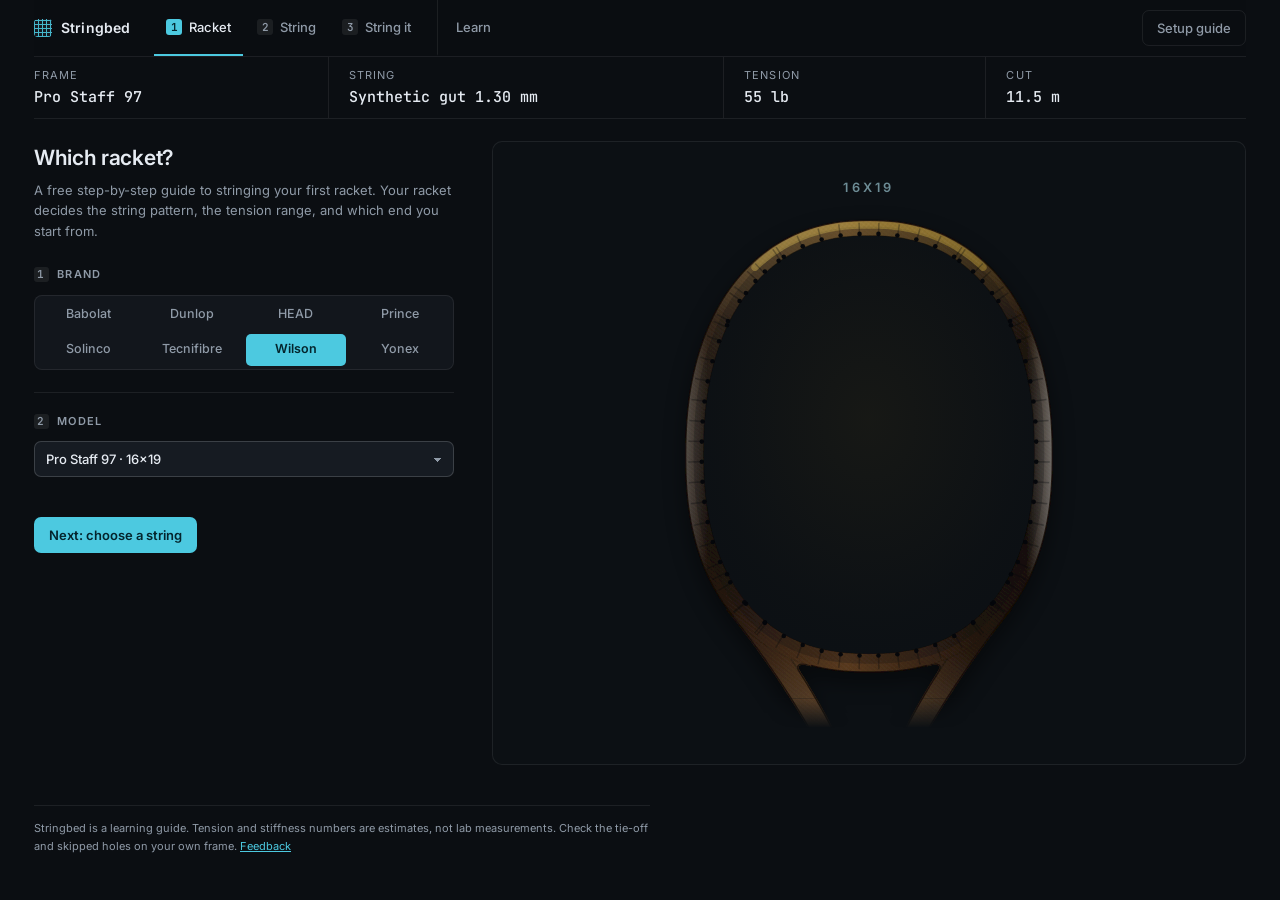
==== index.html @ a1ff22a0 "Update Stringbed: current-generation catalogue Co-Authored-By: Claude Opus 5.5 (1M context) <noreply" ====
<!DOCTYPE html>
<html lang="en">
<head>
<meta charset="utf-8">
<meta name="viewport" content="width=device-width, initial-scale=1">
<title>Stringbed: learn to string a tennis racket</title>
<meta name="description" content="Learn to string a tennis racket step by step. Pick your frame and string, then follow a guide drawn for your exact setup.">
<meta name="theme-color" content="#0b0e12">
<meta property="og:title" content="Stringbed: learn to string a tennis racket">
<meta property="og:description" content="A step by step stringing guide drawn for your racket, string and machine.">
<meta property="og:type" content="website">
<meta property="og:url" content="https://albertshi31.github.io/stringbed/">
<meta property="og:image" content="https://albertshi31.github.io/stringbed/og.png">
<meta property="og:image:width" content="1200">
<meta property="og:image:height" content="630">
<meta property="og:image:alt" content="Stringbed: string your first tennis racket. A fully strung 16x19 racket beside the title.">
<meta name="twitter:card" content="summary_large_image">
<meta name="twitter:title" content="Stringbed: learn to string a tennis racket">
<meta name="twitter:description" content="A step by step stringing guide drawn for your racket, string and machine.">
<meta name="twitter:image" content="https://albertshi31.github.io/stringbed/og.png">
<link rel="icon" href="data:image/svg+xml,%3Csvg xmlns='http://www.w3.org/2000/svg' viewBox='0 0 32 32'%3E%3Crect width='32' height='32' rx='7' fill='%23161b22'/%3E%3Cg stroke='%234cc9e0' stroke-width='2'%3E%3Cpath d='M9 6v20M16 6v20M23 6v20M6 9h20M6 16h20M6 23h20'/%3E%3C/g%3E%3C/svg%3E">
<link rel="preconnect" href="https://fonts.googleapis.com">
<link rel="preconnect" href="https://fonts.gstatic.com" crossorigin>
<link href="https://fonts.googleapis.com/css2?family=Inter:wght@400;500;600;700&family=JetBrains+Mono:wght@500;600&display=swap" rel="stylesheet">
<link rel="stylesheet" href="styles.css?v=102">
<link rel="stylesheet" href="tension.css?v=102">
</head>
<body>
<div class="app" id="app">

  <!-- ============================ CHROME ============================ -->
  <header class="top">
    <div class="brand">
      <span class="brand-mark" aria-hidden="true"></span>
      <span class="brand-name">Stringbed</span>
    </div>

    <nav class="tabs" id="tabs" role="tablist" aria-label="Sections">
      <button class="tab on" data-tab="racket" role="tab" id="tab-btn-racket"
        aria-controls="tab-racket" aria-selected="true"><b>1</b>Racket</button>
      <button class="tab" data-tab="string" role="tab" id="tab-btn-string"
        aria-controls="tab-string" aria-selected="false" tabindex="-1"><b>2</b>String</button>
      <button class="tab" data-tab="do" role="tab" id="tab-btn-do"
        aria-controls="tab-do" aria-selected="false" tabindex="-1"><b>3</b>String it</button>
      <button class="tab tab-ref" data-tab="learn" role="tab" id="tab-btn-learn"
        aria-controls="tab-learn" aria-selected="false" tabindex="-1">Learn</button>
    </nav>

    <div class="top-actions">
      <button type="button" class="btn ghost" id="btnSetup">Setup guide</button>
    </div>
  </header>

  <!-- one read-only line: what is on the bench right now -->
  <div class="spec" id="specStrip" aria-label="Current job" tabindex="0"></div>

  <main>

    <!-- ============================ 1 · RACKET ============================ -->
    <section class="screen on" id="tab-racket" role="tabpanel" aria-labelledby="tab-btn-racket">
      <div class="layout">
        <div class="controls">
          <header class="screen-h">
            <h1>Which racket?</h1>
            <p>A free step-by-step guide to stringing your first racket.
            Your racket decides the string pattern, the tension range, and which end you start from.</p>
          </header>

          <section class="fieldset">
            <h2><i>1</i>Brand</h2>
            <div class="seg grid4" id="brandSeg" role="radiogroup" aria-label="Brand"></div>
          </section>

          <section class="fieldset">
            <h2><i>2</i>Model</h2>
            <label class="field"><span class="sr-only">Model</span>
              <select id="selModel"></select></label>
          </section>

          <div class="cta-row">
            <button type="button" class="btn primary" data-goto="string">Next: choose a string</button>
          </div>
        </div>

        <aside class="stage">
          <div class="stage-art" id="racketArt"></div>
        </aside>
      </div>
    </section>

    <!-- ============================ 2 · STRING ============================ -->
    <section class="screen" id="tab-string" role="tabpanel" aria-labelledby="tab-btn-string">
      <div class="layout">
        <div class="controls">
          <header class="screen-h">
            <h1>Which string?</h1>
          </header>

          <nav class="deck-nav" id="deckNav" role="tablist" aria-label="String setup"></nav>

          <section class="fieldset card" hidden>
            <h2>Setup</h2>
            <div class="grid-3">
              <label class="field"><span>Thickness</span><select id="selGauge"></select></label>
              <div class="field"><span>Method</span>
                <div class="seg" id="methodSeg" role="radiogroup" aria-label="Method">
                  <button type="button" data-m="one" role="radio" aria-checked="false">One piece</button>
                  <button type="button" data-m="two" role="radio" aria-checked="true">Two piece</button>
                </div>
              </div>
              <div class="field"><span>Machine</span>
                <div class="seg" id="machineSeg" role="radiogroup" aria-label="Machine"></div>
              </div>
            </div>
            <p class="help" id="setupHelp"></p>
          </section>

          <section class="fieldset card" hidden>
            <h2>Kind of string</h2>
            <div class="plane">
              <h3 class="plane-h" id="kindMainH" hidden>Mains</h3>
              <div class="seg" id="kindSeg" role="radiogroup" aria-label="Kind of string"></div>
            </div>
            <div class="plane" id="kindCrossWrap" hidden>
              <h3 class="plane-h">Crosses</h3>
              <div class="seg" id="crossKindSeg" role="radiogroup"
                aria-label="Kind of string in the crosses"></div>
            </div>
            <p class="help" id="kindHelp"></p>
          </section>

          <section class="fieldset card" hidden>
            <h2>Tension</h2>
            <p class="ten-range" id="tenRange"></p>
            <div class="ten-grid">
              <label class="ten-cell"><span id="tMainLab">Mains and crosses</span>
                <span class="ten-box"><input id="tMain" type="number" inputmode="numeric" min="35" max="70"
                  step="1" value="55"><span class="unit">lb</span></span></label>
              <label class="ten-cell" id="tCrossWrap" hidden><span>Crosses</span>
                <span class="ten-box"><input id="tCross" type="number" inputmode="numeric" min="35" max="70"
                  step="1" value="55"><span class="unit">lb</span></span></label>
            </div>
            <label class="check"><input type="checkbox" id="linkTension" checked>
              <span>Mains and crosses have the same tension</span></label>
            <p class="help warn" id="tenWarn" role="status" hidden></p>
            <p class="ten-tip">Some people string the crosses 2 to 3 lb looser than the mains. Crosses are shorter
              than mains, so this evens out the stringbed and adds a little launch, comfort, and spin.</p>
          </section>

          <div class="deck-foot">
            <button type="button" class="btn ghost" id="deckPrev">Back</button>
            <button type="button" class="btn primary" id="deckNext">Next</button>
          </div>

        </div>

        <aside class="stage">
          <div class="art-wrap">
            <div class="stage-art" id="stringArt"></div>
            <div class="stage-tools">
              <button type="button" class="btn tiny" id="btnReplay">Replay</button>
              <details class="dl-menu">
                <summary class="btn tiny ghost">Download</summary>
                <div class="dl-pop">
                  <button type="button" class="btn tiny ghost" data-export="png">Image (PNG)</button>
                  <button type="button" class="btn tiny ghost" data-export="svg">Drawing (SVG)</button>
                </div>
              </details>
            </div>
            <span class="tool-msg" id="exportMsg" role="status" aria-live="polite"></span>
            <p class="art-hint" id="stringHint"></p>
          </div>
        </aside>
      </div>
    </section>

    <!-- ============================ 3 · STRING IT ============================ -->
    <section class="screen" id="tab-do" role="tabpanel" aria-labelledby="tab-btn-do">
      <div class="layout layout-do">
        <div class="controls">
          <header class="screen-h">
            <h1>String it</h1>
            <p>Eight steps, in order. Tick each check as you go. Your place is saved.</p>
          </header>
          <aside class="primer" id="primer">
            <p><b>First time?</b> Read these in Learn before you start:</p>
            <div class="primer-links">
              <button type="button" class="linkbtn" data-goto="words">Words to know</button>
              <button type="button" class="linkbtn" data-goto="tension">Tension and clamping</button>
              <button type="button" class="linkbtn" data-goto="knot" data-knot="finish">The two knots</button>
            </div>
            <button type="button" class="btn tiny ghost primer-x" id="primerDone">Got it</button>
          </aside>
          <div class="prog">
            <div class="prog-top">
              <span id="progText"></span>
            </div>
            <ol class="rail" id="stepRail" aria-label="Jump to a step"></ol>
          </div>
          <ol class="steps" id="steps"></ol>
          <p class="finish-msg" id="finishMsg" role="status" aria-live="polite"></p>
          <p class="fineprint" id="jobNotice"></p>
        </div>

        <aside class="stage">
          <div class="art-wrap">
            <div class="do-cap">
              <span class="do-cap-n" id="doCapN"></span>
              <b id="doCapT"></b>
            </div>
            <div class="stage-art" id="doArt"></div>
            <p class="art-hint" id="doHint" hidden></p>
          </div>
          <div class="player" id="stepCtl">
            <div class="player-btns">
              <button type="button" class="btn ghost pl-btn" id="btnPrevString"
                aria-label="Previous string">&#8249;</button>
              <button type="button" class="btn primary pl-btn pl-play" id="btnPlayString"
                aria-label="Play string by string">&#9654;</button>
              <button type="button" class="btn ghost pl-btn" id="btnNextString"
                aria-label="Next string">&#8250;</button>
            </div>
            <div class="player-scrub">
              <input type="range" id="stringScrub" min="1" max="1" value="1" step="1"
                aria-label="Scrub through the strings">
              <div class="player-meta">
                <span class="mono" id="stringLabel"></span>
                <button type="button" class="linkish" id="btnReplayStep" aria-label="Replay animation">Replay animation</button>
              </div>
            </div>
          </div>
        </aside>
      </div>
    </section>

    <!-- ============================ 4 · LEARN ============================ -->
    <section class="screen" id="tab-learn" role="tabpanel" aria-labelledby="tab-btn-learn">
      <header class="screen-h">
        <button type="button" class="btn ghost back-step" id="backToStep" hidden></button>
        <h1>Learn</h1>
        <p>Background on the words, the machine and the knots. Nothing here changes your job.</p>
      </header>

      <nav class="subtabs" id="subtabs" role="tablist" aria-label="Learn sections">
        <button class="subtab on" data-sub="words" role="tab" aria-selected="true"
          id="sub-btn-words" aria-controls="sub-words">Words to know</button>
        <button class="subtab" data-sub="tension" role="tab" aria-selected="false" tabindex="-1"
          id="sub-btn-tension" aria-controls="sub-tension">Tension and clamping</button>
        <button class="subtab" data-sub="knots" role="tab" aria-selected="false" tabindex="-1"
          id="sub-btn-knots" aria-controls="sub-knots">The two knots</button>
        <button class="subtab" data-sub="machines" role="tab" aria-selected="false" tabindex="-1"
          id="sub-btn-machines" aria-controls="sub-machines">Choosing a machine</button>
      </nav>

      <div class="sub on" id="sub-words" role="tabpanel" aria-labelledby="sub-btn-words">
        <div class="gloss" id="glossary"></div>
      </div>

      <div class="sub" id="sub-tension" role="tabpanel" aria-labelledby="sub-btn-tension" hidden>
        <header class="tn-intro">
          <p class="lede-p">Every string follows the same cycle: <b>pull, clamp, release, next string</b>.
          Your machine decides <b>when</b> you clamp.</p>
          <ol class="tn-cycle" aria-hidden="true">
            <li><i>1</i>Pull</li>
            <li class="on"><i>2</i>Clamp</li>
            <li><i>3</i>Release</li>
            <li><i>4</i>Next string</li>
          </ol>
        </header>

        <div class="tn-main">
          <section class="tn-sec">
            <h3 class="tn-h">When to clamp <em>Set by your machine</em></h3>
            <ul class="tn-machines" id="ttMachines"></ul>
          </section>

          <section class="tn-sec">
            <h3 class="tn-h">Where to clamp <em>The same on every machine</em></h3>
            <figure class="clamp-fig tn-where">
              <div class="tn-dg tn-good">
                <p class="tn-verdict"><svg viewBox="0 0 20 20" aria-hidden="true"><path d="M4,10.5 l4,4 l8,-9"/></svg>Close to the frame</p>
                <svg class="tn-svg" viewBox="0 0 360 120" role="img"
                    aria-label="Close to the frame: the clamp is a few millimetres from the frame.">
                  <text x="237" y="13" class="tn-s" text-anchor="middle" fill="var(--muted)">frame</text>
                  <rect x="230" y="20" width="15" height="92" rx="3" fill="#3a4049"/>
                  <rect x="230" y="20" width="3" height="92" fill="#59616c"/>
                  <path d="M8,62 H348" stroke="#f2f0ea" stroke-width="3.2" stroke-linecap="round"/>
                  <path d="M339,55 l10,7 l-10,7" fill="none" stroke="var(--accent)" stroke-width="2"
                    stroke-linecap="round" stroke-linejoin="round"/>
                  <text x="350" y="46" class="tn-s" text-anchor="end" fill="var(--accent)">to tensioner</text>
                  <text x="224" y="40" class="tn-s" text-anchor="end" fill="var(--ink-2)">clamp</text>
                  <rect x="206" y="48" width="18" height="9" rx="2" fill="#9aa3b0" stroke="#05070a" stroke-width="1"/>
                  <rect x="206" y="67" width="18" height="9" rx="2" fill="#9aa3b0" stroke="#05070a" stroke-width="1"/>
                  <path d="M224,94 v-8 M229,94 v-8" stroke="var(--good)" stroke-width="1.4"/>
                  <path d="M196,90 H224" stroke="var(--good)" stroke-width="1" stroke-dasharray="2 2"/>
                  <text x="192" y="95" class="tn-s" text-anchor="end" fill="var(--good)">a few mm</text>
                </svg>
              </div>
              <div class="tn-dg tn-bad">
                <p class="tn-verdict"><svg viewBox="0 0 20 20" aria-hidden="true"><path d="M5,5 l10,10 M15,5 l-10,10"/></svg>Too far from the frame</p>
                <svg class="tn-svg" viewBox="0 0 360 120" role="img"
                    aria-label="Too far from the frame: the clamp is far from the frame, out in the stringbed.">
                  <text x="237" y="13" class="tn-s" text-anchor="middle" fill="var(--muted)">frame</text>
                  <rect x="230" y="20" width="15" height="92" rx="3" fill="#3a4049"/>
                  <rect x="230" y="20" width="3" height="92" fill="#59616c"/>
                  <path d="M8,62 H348" stroke="#f2f0ea" stroke-width="3.2" stroke-linecap="round"/>
                  <path d="M339,55 l10,7 l-10,7" fill="none" stroke="var(--accent)" stroke-width="2"
                    stroke-linecap="round" stroke-linejoin="round"/>
                  <text x="350" y="46" class="tn-s" text-anchor="end" fill="var(--accent)">to tensioner</text>
                  <text x="38" y="40" class="tn-s" text-anchor="middle" fill="var(--ink-2)">clamp</text>
                  <rect x="29" y="48" width="18" height="9" rx="2" fill="#9aa3b0" stroke="#05070a" stroke-width="1"/>
                  <rect x="29" y="67" width="18" height="9" rx="2" fill="#9aa3b0" stroke="#05070a" stroke-width="1"/>
                  <path d="M48,100 H229" stroke="var(--warn)" stroke-width="1.4" stroke-dasharray="4 3"/>
                  <path d="M48,95 v10 M229,95 v10" stroke="var(--warn)" stroke-width="1.4"/>
                  <text x="138" y="90" class="tn-s" text-anchor="middle" fill="var(--warn)">lots of free string</text>
                </svg>
              </div>
            </figure>
          </section>
        </div>

        <div class="tn-tips">
          <section class="tn-sec">
            <h3 class="tn-h">Clamping</h3>
            <dl class="tn-list">
              <div><dt>Fixed clamps or flying clamps</dt><dd>Fixed clamps are mounted on the machine and hold
                steady. Flying clamps float on the stringbed and grip against the next string, so they lose a
                little more tension.</dd></div>
              <div><dt>Do not overtighten the mount</dt><dd>The supports should be snug, not cranked down.
                Too much pressure can bend the hoop or even crack the frame.</dd></div>
            </dl>
          </section>

          <section class="tn-sec">
            <h3 class="tn-h">After you string</h3>
            <dl class="tn-list">
              <div><dt>Tension drops, and that is normal</dt><dd>Strings lose tension from the moment they are
                strung. About 10 to 15% in the first day is normal, and it keeps dropping more slowly after
                that. Polyester drops the fastest.</dd></div>
              <div><dt>Pre-stretching</dt><dd>Pulling the string before you string it takes out some of its
                early stretch, so the stringbed holds its tension a little better. It is optional. Check the
                string maker&rsquo;s advice first.</dd></div>
              <div><dt>Comparing two rackets</dt><dd>Use a stringbed tension tester, not the number you set
                on the machine. Different machines give different results from the same setting.</dd></div>
            </dl>
          </section>
        </div>
      </div>

      <div class="sub" id="sub-knots" role="tabpanel" aria-labelledby="sub-btn-knots" hidden>
        <div class="knot-page">
          <p class="lede-p">A string job uses <b>two different knots</b>. One <b>starts</b> a run, the
          other <b>finishes</b> one.</p>

          <div class="knot-pick" id="knotPicker" role="tablist" aria-label="Which knot">
            <button type="button" class="knot-tab on" role="tab" id="ktab-finish"
              aria-controls="kpanel-finish" aria-selected="true" data-knot="finish">
              <b>Finishing tie-off</b><em>Ends a tensioned string</em></button>
            <button type="button" class="knot-tab" role="tab" id="ktab-start" tabindex="-1"
              aria-controls="kpanel-start" aria-selected="false" data-knot="start">
              <b>Starting knot</b><em>Starts two-piece crosses</em></button>
          </div>

          <section class="knot-panel" id="kpanel-finish" role="tabpanel" aria-labelledby="ktab-finish"
            tabindex="0">
            <header class="knot-head">
              <h2>Finishing tie-off</h2>
              <p class="lede-p">Use this knot after the final string has been tensioned.</p>
            </header>
            <div class="knot-layout">
              <div class="knot-figure"><div class="knot-mount" id="knotMount"></div></div>
              <div class="knot-aside">
                <p class="warn"><b>Check:</b> the finished knot sits on the
                <b>stringbed side</b>, snug against the grommet. Trim the end to about 4&nbsp;mm.</p>
                <details class="why">
                  <summary>More detail</summary>
                  <p>The knot is called a <b>double half hitch</b>. Zoom in on the diagram to see which
                  strand goes over and which goes under.</p>
                  <p>There are fancier tie-offs, like the Parnell, the Pro knot and the Wilson knot, and
                  they all have their fans. Learn this one first. It holds, it is small, and it works on
                  almost every frame.</p>
                  <p>It does not matter which way you start. You can bring the loose end up the near side
                  and then pass it under the anchor string, or go under first and come back over. Either
                  way it forms the same loop, and the end tucks back through it. That is one half hitch.
                  Do it twice, the same way both times, and you have a double half hitch. The only
                  difference is whether it turns left or right.</p>
                  <p>This is a <b>finishing</b> knot. It holds a string that is already at tension. It is
                  not the <a href="#kpanel-start" data-knot="start">starting knot</a>, which gets pulled
                  on hard and needs more bulk.</p>
                </details>
              </div>
            </div>
          </section>

          <section class="knot-panel" id="kpanel-start" role="tabpanel" aria-labelledby="ktab-start"
            tabindex="0" hidden>
            <header class="knot-head">
              <h2>Starting knot</h2>
              <p class="lede-p">Use this knot to anchor the first cross in a two-piece string job.</p>
            </header>
            <p class="note" id="knotStartNA" hidden>Your current job is <b>one piece</b>, so it does not need a
            starting knot. The string runs straight on from the mains into the crosses. This lesson is
            here if you want to learn it anyway.</p>
            <div class="knot-layout">
              <div class="knot-figure"><div class="sk-mount" id="startKnotMount"></div></div>
              <div class="knot-aside">
                <details class="why">
                  <summary>More detail</summary>
                  <h4>Where the knot is tied</h4>
                  <p>In the frame's marked <b>starting hole</b>, next to the first cross. A <b>tensioned
                  main</b> already runs through it. Feed the cross string through the same hole, beside that
                  main, and tie the knot <b>around the main</b>, on the stringbed side, snug against the grommet. It is the
                  same setup as a finishing tie-off. Only the bulk is different.</p>
                  <p>From there the string runs along the outside of the frame to the next hole, the
                  <b>first cross hole</b>, and into the stringbed as the first cross.</p>
                  <p>Bulk is the difference between this knot and the finishing tie-off. Both sit on the
                  stringbed side, snug against the grommet, but this one gets pulled on straight away, so it has to be fat enough not to
                  slip through the hole.</p>
                  <h4>A variation you may see</h4>
                  <p>As you pull the tail through, a third loop opens up. That is the big loop closing
                  down. Some stringers feed the tail through that one as well before pulling it tight, which
                  adds more bulk. Both versions hold. The extra pass is worth knowing if your knot keeps
                  slipping.</p>
                  <p class="note">The frame itself shows which holes to use. This app does not decide
                  that, and the positions in the diagrams are only examples. Check them against your racket
                  or the maker's stringing pattern.</p>
                </details>
              </div>
            </div>
          </section>
        </div>
      </div>

      <div class="sub" id="sub-machines" role="tabpanel" aria-labelledby="sub-btn-machines" hidden>
        <p class="lede">The main difference between machines is <b>how they hold tension after a pull</b>.
        Choose based on speed, consistency, and how much skill each one needs.</p>
        <div id="machineMount"></div>
      </div>
    </section>
  </main>

  <footer class="foot">
    <span>Stringbed is a learning guide. Tension and stiffness numbers are estimates, not lab
    measurements. Check the tie-off and skipped holes on your own frame.</span>
    <a href="https://github.com/albertshi31/stringbed/issues" target="_blank" rel="noopener">Feedback</a>
  </footer>

  <!-- first-run entry -->
  <div class="modal" id="startCard">
    <div class="modal-back" data-start="dismiss"></div>
    <div class="modal-card" role="dialog" aria-modal="true" aria-labelledby="startTitle" tabindex="-1">
      <button class="modal-x" type="button" data-start="dismiss" aria-label="Close">&times;</button>
      <div id="startChoose">
        <h2 id="startTitle">Starting a racket?</h2>
        <div class="start-opts">
          <button type="button" class="start-opt" data-start="wizard">
            <b>Guide me through my first job</b>
            <span>A few quick questions, then straight into the steps.</span></button>
          <button type="button" class="start-opt" data-start="direct">
            <b>I know my setup</b>
            <span>Go straight to the bench.</span></button>
        </div>
        <div class="start-resume" id="startResume" hidden>
          <p id="startResumeText"></p>
          <div class="cta-row">
            <button type="button" class="btn primary" data-start="resume">Resume</button>
            <button type="button" class="btn ghost" data-start="fresh">Start a new job</button>
          </div>
        </div>
      </div>
      <div class="wizard" id="wizard" hidden></div>
    </div>
  </div>

  <div class="modal" id="throatModal"></div>
</div>

<script src="js/fmt.js?v=102"></script>
<script src="js/rackets.js?v=102"></script>
<script src="js/strings.js?v=102"></script>
<script src="js/geometry.js?v=102"></script>
<script src="js/racketSvg.js?v=102"></script>
<script src="js/steps.js?v=102"></script>
<script src="js/throat.js?v=102"></script>
<script src="js/knot.js?v=102"></script>
<script src="js/startKnot.js?v=102"></script>
<script src="js/machines.js?v=102"></script>
<script src="js/job.js?v=102"></script>
<script src="js/wizard.js?v=102"></script>
<script src="js/holes.js?v=102"></script>
<script src="js/weaveQuiz.js?v=102"></script>
<script src="js/app.js?v=102"></script>
</body>
</html>
---- styles.css ----
/* Stringbed — the presentation layer.
 *
 * One instrument panel: a dark, low-contrast ground, hairline dividers, and a
 * SINGLE accent used only for the thing you are meant to act on. Every frame in
 * the catalogue used to drive the chrome's colour, which meant each screen
 * shouted at a different volume and nothing on it could be emphasised. The
 * racket's own paint now lives only inside the drawing, where it belongs.
 *
 * Numbers are set in mono so they line up column to column and so a figure is
 * never mistaken for prose. There are no gradients, glows or emoji.
 */

:root{
  /* ground */
  --bg:#0b0e12;
  --panel:#12161c;
  --panel-2:#161b22;
  --well:#0c1014;
  --line:rgba(255,255,255,.075);
  --line-2:rgba(255,255,255,.16);

  /* ink */
  --ink:#e6ebf2;
  --ink-2:#c3ccd7;
  --muted:#8f9aa7;

  /* the one accent */
  --accent:#4cc9e0;
  --accent-2:#9fdcea;
  --on-accent:#04252d;
  --warn:#e8b268;
  --good:#79cfa4;

  /* set per racket by app.js — only the drawing reads these */
  --frame-a:#101215; --frame-b:#2c3138; --frame-edge:#000;
  --str:#e9e6dd; --str-edge:#0b0e12;

  --r:10px;
  --font:'Inter',-apple-system,BlinkMacSystemFont,'Segoe UI',Helvetica,Arial,sans-serif;
  --mono:'JetBrains Mono',ui-monospace,SFMono-Regular,Menlo,monospace;
  --top-h:56px;
}

*{box-sizing:border-box}
html,body{margin:0;padding:0}
html{scroll-behavior:smooth}
body{
  background:var(--bg);color:var(--ink);
  font:400 14px/1.6 var(--font);
  -webkit-font-smoothing:antialiased;
}
h1,h2,h3,h4{margin:0;letter-spacing:-.015em;font-weight:600}
p{margin:0 0 10px}
p:last-child{margin-bottom:0}
a{color:var(--accent)}
[hidden]{display:none !important}
.num,.mono{font-family:var(--mono);font-variant-numeric:tabular-nums}
.sr-only{position:absolute;width:1px;height:1px;padding:0;margin:-1px;
  overflow:hidden;clip:rect(0 0 0 0);white-space:nowrap;border:0}

.app{max-width:1560px;margin:0 auto;padding:0 clamp(14px,3vw,34px)}

/* ============================ chrome ============================ */
.top{
  position:sticky;top:0;z-index:60;
  display:flex;align-items:center;gap:16px;min-height:var(--top-h);
  background:color-mix(in srgb,var(--bg) 92%,transparent);
  backdrop-filter:blur(8px);
  border-bottom:1px solid var(--line);
}
.brand{display:flex;align-items:center;gap:9px;flex:none}
/* The mark is the pattern itself: mains one way, crosses the other. */
.brand-mark{
  width:18px;height:18px;border-radius:4px;flex:none;
  background:
    repeating-linear-gradient(90deg,var(--accent) 0 1px,transparent 1px 4px),
    repeating-linear-gradient(0deg,var(--accent) 0 1px,transparent 1px 4px),
    var(--panel-2);
  opacity:.9;
}
.brand-name{font-weight:600;font-size:14px;letter-spacing:.01em}

/* Four destinations, and the first three are numbered because they are a
   sequence. Underline rather than a filled pill: a tab row of four solid
   blocks is the loudest thing on a page whose job is to be quiet. */
.tabs{display:flex;gap:2px;margin-left:8px;flex:1 1 auto;min-width:0;
  overflow-x:auto;scrollbar-width:none}
.tabs::-webkit-scrollbar{display:none}
.tab{
  appearance:none;background:none;border:0;border-bottom:2px solid transparent;
  color:var(--muted);font:500 13px/1 var(--font);cursor:pointer;
  display:flex;align-items:center;gap:7px;
  padding:0 12px;min-height:var(--top-h);white-space:nowrap;
}
.tab b{
  font:600 11px/1 var(--mono);display:grid;place-items:center;
  width:16px;height:16px;border-radius:3px;
  background:rgba(255,255,255,.07);color:var(--muted);
}
.tab:hover{color:var(--ink-2)}
.tab.on{color:var(--ink);border-bottom-color:var(--accent)}
.tab.on b{background:var(--accent);color:var(--on-accent)}
/* Learn is reference, not a step in the job, so it is set apart -- by a hairline
   and a little air, next to the steps rather than exiled to the far side of the
   bar, where it read as another header control rather than a section. */
.tab-ref{margin-left:12px;padding-left:18px;border-left:1px solid var(--line)}

.top-actions{display:flex;align-items:center;gap:12px;flex:none}


/* One read-only line: what is on the bench. It scrolls sideways rather than
   wrapping, because a two-line status strip reads as content. */
.spec{
  display:flex;gap:0;align-items:stretch;
  border-bottom:1px solid var(--line);
  overflow-x:auto;scrollbar-width:none;-webkit-overflow-scrolling:touch;
}
.spec::-webkit-scrollbar{display:none}
/* Grow to share the line, never shrink below the text: on a wide screen the
   cells spread out instead of leaving a dead half, and on a narrow one they
   keep their width and the strip scrolls. */
.spec-i{
  display:flex;flex-direction:column;gap:3px;flex:1 0 auto;
  padding:10px 20px 11px;border-right:1px solid var(--line);white-space:nowrap;
}
.spec-i:first-child{padding-left:0}
.spec-i:last-child{border-right:0}
.spec-i em{font-style:normal;font-size:11px;letter-spacing:.1em;text-transform:uppercase;color:var(--muted)}
.spec-i b{font:500 15px/1.3 var(--mono);color:var(--ink);font-variant-numeric:tabular-nums}

.foot{
  margin-top:40px;padding:14px 0 26px;border-top:1px solid var(--line);
  font-size:11px;line-height:1.6;color:var(--muted);max-width:88ch;
}

/* ============================ screens ============================ */
main{padding-top:22px}
.screen{display:none}
.screen.on{display:block}
.screen-h{margin-bottom:22px;max-width:66ch}
.screen-h h1{font-size:21px;margin-bottom:5px}
.screen-h p{font-size:13px;color:var(--muted);margin:0}

/* Controls on the left, the racket on the right. The drawing is the hero, so
   it gets the wider half and it sticks while the controls scroll. */
.layout{display:grid;gap:clamp(20px,3vw,38px);grid-template-columns:minmax(0,420px) minmax(0,1fr);align-items:start}
.layout-do{grid-template-columns:minmax(0,1fr) minmax(0,560px)}
.controls{min-width:0;display:flex;flex-direction:column;gap:2px}
.stage{min-width:0;position:sticky;top:calc(var(--top-h) + 44px);display:flex;flex-direction:column;gap:12px}
.stage-art{
  background:var(--well);border:1px solid var(--line);border-radius:var(--r);
  padding:14px;display:flex;justify-content:center;align-items:center;min-height:0;
}
.racket-svg{width:100%;max-width:520px;height:auto;max-height:min(66vh,620px);display:block}
/* On the bench the frame is the thing you are actually looking at, so it gets
   as much of its column as the viewport will carry. */
#doArt .racket-svg{max-width:none;max-height:min(calc(100vh - var(--top-h) - 250px),760px)}
/* The toolbar belongs to the drawing, so it sits in the drawing's own corner
   rather than on a strip underneath it -- where it read as three more page
   controls with nothing saying what they acted on. */
.art-wrap{position:relative}
.stage-tools{position:absolute;right:12px;top:12px;display:flex;gap:5px;align-items:center;
  background:color-mix(in srgb,var(--well) 82%,transparent);border-radius:8px;padding:4px}
.tool-msg{position:absolute;right:12px;top:52px;max-width:60%;text-align:right;
  font-size:11.5px;line-height:1.4;color:var(--muted)}
.tool-msg:empty{display:none}
.tool-msg.bad{color:var(--warn)}

/* A numbered block of controls. The number is the only ornament: it says this
   screen is a short ordered list of decisions, not a settings page. */
.fieldset{padding:20px 0;border-top:1px solid var(--line)}
.fieldset:first-of-type{border-top:0;padding-top:0}
.fieldset h2{
  display:flex;align-items:center;gap:8px;margin-bottom:11px;
  font-size:11px;letter-spacing:.12em;text-transform:uppercase;color:var(--muted);font-weight:600;
}
.fieldset h2 i{
  font-style:normal;font:600 11px/1 var(--mono);display:grid;place-items:center;
  width:15px;height:15px;border-radius:3px;background:rgba(255,255,255,.07);color:var(--muted);
}
.help{font-size:12px;line-height:1.55;color:var(--muted);margin:9px 0 0}
.help.warn,.warn{color:var(--warn)}
.note{font-size:12px;line-height:1.6;color:var(--muted);margin:8px 0 0;
  border-left:1px solid var(--line-2);padding-left:10px}
.hint{font-size:11.5px;line-height:1.5;color:var(--muted);margin:6px 0 0}
.lede,.lede-p{font-size:14px;line-height:1.7;color:var(--ink-2);max-width:74ch;margin:0 0 18px}
.sec-h{font-size:14px;margin:26px 0 12px}

.cta-row{display:flex;flex-wrap:wrap;gap:8px;margin-top:18px}

/* ---------------- the string deck ---------------- */
/* The rail is navigation and summary at once: it says which of the three
   decisions you are on, and what the other two currently are, so showing one
   card at a time hides nothing -- it only quietens it. */
/* Stacked, not side by side. Across, each entry got a slice of the column, so
   every summary ellipsed to nothing and the label and the value had to share
   one short line. Down the side each gets the full width, and they read as the
   list of decisions they are. */
.deck-nav{display:flex;flex-direction:column;gap:2px;
  background:var(--panel);border:1px solid var(--line);border-radius:9px;padding:4px}
.deck-tab{
  appearance:none;cursor:pointer;font:inherit;text-align:left;min-width:0;width:100%;
  display:flex;align-items:baseline;gap:10px;
  background:none;border:0;border-radius:6px;padding:8px 10px;color:var(--muted);
  transition:background .14s,color .14s;
}
.deck-n{
  font:600 11px/1 var(--mono);display:grid;place-items:center;flex:none;
  width:18px;height:18px;border-radius:4px;background:rgba(255,255,255,.07);color:var(--muted);
  transform:translateY(1px)
}
/* Label left, value right on one line: the eye runs down the labels to find the
   decision, and down the values to check what it is set to. */
.deck-t{min-width:0;flex:1;display:flex;align-items:baseline;justify-content:space-between;gap:12px}
.deck-t b{font-size:12.5px;font-weight:600;flex:none}
.deck-t em{font-style:normal;font:500 11.5px var(--mono);color:var(--muted);
  min-width:0;text-align:right;white-space:nowrap;overflow:hidden;text-overflow:ellipsis}
.deck-tab:hover{color:var(--ink-2)}
.deck-tab:hover .deck-t em{color:var(--ink-2)}
.deck-tab.on{background:var(--panel-2);color:var(--ink)}
.deck-tab.on .deck-n{background:var(--accent);color:var(--on-accent)}
.deck-tab.on .deck-t em{color:var(--accent-2)}
/* One card is the whole of the column, so it gets room rather than a divider. */
.deck-nav{margin-bottom:8px}
.card{border-top:0;padding:26px 0 4px;min-height:150px}
.card h2{margin-bottom:16px}
.deck-foot{display:flex;gap:8px;align-items:center;margin-top:18px;
  border-top:1px solid var(--line);padding-top:16px}
.deck-foot #deckNext{margin-left:auto}


/* ---------------- controls ---------------- */
.btn{
  appearance:none;cursor:pointer;font:500 13px/1 var(--font);
  background:var(--panel-2);color:var(--ink);border:1px solid var(--line-2);
  border-radius:7px;padding:0 14px;min-height:36px;
  display:inline-flex;align-items:center;justify-content:center;gap:7px;
  transition:background .14s,border-color .14s,color .14s;
}
.btn:hover{border-color:var(--accent);color:var(--ink)}
.btn.primary{background:var(--accent);color:var(--on-accent);border-color:transparent;font-weight:600}
.btn.primary:hover{background:var(--accent-2)}
.btn.ghost{background:none;color:var(--muted);border-color:var(--line)}
.btn.ghost:hover{color:var(--ink);border-color:var(--line-2)}
.btn.tiny{min-height:28px;padding:0 10px;font-size:11.5px;border-radius:6px}
.btn.wide{width:100%}
.btn:disabled{opacity:.45;cursor:default}
.btn:disabled:hover{border-color:var(--line-2);color:var(--ink)}
.linkbtn{background:none;border:0;padding:0;color:var(--accent);
  font:500 12.5px var(--font);cursor:pointer;text-decoration:underline;text-underline-offset:2px}

/* One control, several mutually exclusive answers, all visible. */
.seg{display:flex;gap:3px;background:var(--panel);border:1px solid var(--line);border-radius:8px;
  padding:3px;overflow-x:auto;scrollbar-width:none;-webkit-overflow-scrolling:touch}
.seg::-webkit-scrollbar{display:none}
.seg.wrap{flex-wrap:wrap;overflow:visible}
/* Eight brands read as a block you scan, not a sentence you read along: four
   across, two down. Flex-wrap gave six on one line and two orphaned on the
   next, which is a ragged edge rather than a grid. */
.seg.grid4{display:grid;grid-template-columns:repeat(4,minmax(0,1fr));overflow:visible}
.seg.grid4 button{min-width:0;padding:0 6px}
@media(max-width:480px){.seg.grid4{grid-template-columns:repeat(2,minmax(0,1fr))}}
.seg button{
  appearance:none;cursor:pointer;flex:1 0 auto;min-width:max-content;
  background:none;border:0;border-radius:5px;color:var(--muted);
  font:500 12.5px/1 var(--font);padding:0 10px;min-height:32px;white-space:nowrap;
  transition:background .14s,color .14s;
}
.seg.wrap button{flex:0 0 auto}
.seg button:hover:not(:disabled){color:var(--ink)}
.seg button.on{background:var(--accent);color:var(--on-accent);font-weight:600}
.seg button:disabled{opacity:.35;cursor:default}

.field,.fld{display:flex;flex-direction:column;gap:7px;min-width:0}
.field>span,.fld>span{font-size:11.5px;color:var(--muted)}
.field.grow{flex:1 1 auto}
.grid-3{display:grid;gap:18px 14px;grid-template-columns:1fr 1fr}
.grid-3>*:nth-child(3){grid-column:1/-1}
.grid-3+.help{margin-top:16px}
@media(max-width:420px){.grid-3{grid-template-columns:1fr}}
/* One plane of the bed: its kind, its string, its colour. In a hybrid there are
   two of these, and the heading is what keeps them apart. */
.plane{margin-bottom:16px}
.plane:last-of-type{margin-bottom:0}
.plane .seg{margin-bottom:10px}
.plane-h{font-size:11px;letter-spacing:.12em;text-transform:uppercase;color:var(--muted);
  font-weight:600;margin-bottom:9px}

select,input[type=text],input[type=number]{
  appearance:none;width:100%;min-width:0;font:500 13px var(--font);
  color:var(--ink);background:var(--panel-2);
  border:1px solid var(--line-2);border-radius:7px;padding:0 30px 0 11px;min-height:36px;
  background-image:linear-gradient(45deg,transparent 50%,var(--muted) 50%),
    linear-gradient(135deg,var(--muted) 50%,transparent 50%);
  background-position:calc(100% - 15px) 16px,calc(100% - 11px) 16px;
  background-size:4px 4px,4px 4px;background-repeat:no-repeat;
}
select:hover{border-color:var(--accent)}
select optgroup{background:var(--panel);color:var(--muted);font-style:normal;font-weight:600}
select option{background:var(--panel-2);color:var(--ink)}
/* A locked control still has to be readable: it is showing you the value that
   is in force, not hiding it. */
select:disabled,input:disabled{opacity:.62;cursor:default;color:var(--ink)}
select:disabled{-webkit-text-fill-color:var(--ink)}

input[type=range]{
  appearance:none;width:100%;height:26px;background:none;cursor:pointer;margin:0
}
input[type=range]::-webkit-slider-runnable-track{height:3px;border-radius:99px;background:rgba(255,255,255,.12)}
input[type=range]::-webkit-slider-thumb{
  appearance:none;width:16px;height:16px;border-radius:50%;margin-top:-6.5px;
  background:var(--accent);border:0;box-shadow:0 0 0 3px var(--bg)
}
input[type=range]::-moz-range-track{height:3px;border-radius:99px;background:rgba(255,255,255,.12)}
input[type=range]::-moz-range-thumb{
  width:16px;height:16px;border:0;border-radius:50%;background:var(--accent);box-shadow:0 0 0 3px var(--bg)}

.ten-range{margin:-4px 0 12px;font-size:12.5px;color:var(--muted)}
.ten-grid{display:flex;gap:14px;flex-wrap:wrap;margin-bottom:10px}
.ten-cell{display:flex;flex-direction:column;gap:6px;font-size:12.5px;color:var(--ink-2)}
.ten-box{display:inline-flex;align-items:baseline;gap:6px}
.ten-box input{width:92px;font:600 21px/1 var(--mono);color:var(--ink);background:var(--well);
  border:1px solid var(--line-2);border-radius:8px;padding:10px;text-align:center}
.ten-box input:focus{border-color:var(--accent);outline:none}
.ten-box input::-webkit-inner-spin-button,.ten-box input::-webkit-outer-spin-button{-webkit-appearance:none;margin:0}
.ten-box input{-moz-appearance:textfield;appearance:textfield}
.ten-box .unit{font-size:12px;color:var(--muted)}
.ten-tip{margin:10px 0 0;font-size:12px;line-height:1.55;color:var(--muted);
  border-top:1px solid var(--line);padding-top:10px}
.readout{display:flex;align-items:baseline;gap:7px;flex-wrap:wrap;margin-bottom:2px}
.readout .num{font:600 28px/1 var(--mono);letter-spacing:-.02em}
.readout.sub .num{font-size:17px;color:var(--ink-2)}
.readout .unit{font-size:12px;color:var(--muted)}
.readout-tag{margin-left:auto;font:500 11px var(--mono);color:var(--muted);white-space:nowrap}

.check{display:flex;align-items:flex-start;gap:9px;cursor:pointer;
  font-size:12.5px;line-height:1.55;color:var(--ink-2);padding:8px 0}
.fieldset>.check{margin-bottom:4px}
.check input{
  appearance:none;flex:none;width:16px;height:16px;margin:1px 0 0;cursor:pointer;
  border:1px solid var(--line-2);border-radius:4px;background:var(--panel-2);
  display:grid;place-items:center;
}
.check input:checked{background:var(--accent);border-color:var(--accent)}
.check input:checked::after{
  content:'';width:4px;height:8px;border:solid var(--on-accent);border-width:0 2px 2px 0;
  transform:rotate(45deg) translate(-1px,-1px)
}
.check input:disabled{opacity:.45;cursor:default}
.step-checks .check:has(input:checked) span{color:var(--muted)}

/* A definition, shown by the app's own tooltip rather than the browser's: a
   native title renders under the pointer, which takes the pointer off a word
   this short, which hides it again — the cursor flickers for as long as you
   hover. */
.term{border-bottom:1px dotted var(--muted);cursor:help;text-decoration:none}

/* Reasoning and edge cases, folded away so they stop competing with the
   instruction above them. */
details.why{margin:10px 0 0;border-top:1px solid var(--line);padding-top:9px}
details.why>summary{
  cursor:pointer;font-size:12px;color:var(--accent);list-style:none;
  display:flex;align-items:center;gap:6px;padding:2px 0
}
details.why>summary::-webkit-details-marker{display:none}
details.why>summary::before{content:'';flex:none;width:0;height:0;border-style:solid;
  border-width:4px 0 4px 6px;border-color:transparent transparent transparent var(--muted);transition:transform .15s ease}
details.why[open]>summary::before{transform:rotate(90deg);border-left-color:var(--accent)}
details.why>summary:hover{color:var(--accent-2)}
details.why>*:not(summary){font-size:12.5px;line-height:1.65;color:var(--muted);margin-top:9px}
details.why b{color:var(--ink-2)}

/* ============================ 1 · racket, 2 · string ============================ */
/* A read-only list of facts about the current selection. Three or four lines,
   never a dashboard. */
/* Read across, not down. As rows, the label sat at the far left of the stage
   and its value at the far right, with a canyon between them that the eye had
   to cross to pair the two. Side by side, each fact is one small block. */
.facts{display:grid;grid-template-columns:repeat(auto-fit,minmax(150px,1fr));gap:0;margin:0;
  border-top:1px solid var(--line);border-bottom:1px solid var(--line)}
.facts>div{padding:10px 14px;border-left:1px solid var(--line);min-width:0}
.facts>div:first-child{border-left:0;padding-left:0}
.facts dt{font-size:11px;letter-spacing:.12em;text-transform:uppercase;color:var(--muted)}
.facts dd{margin:5px 0 0;font:500 14px/1.25 var(--mono);color:var(--ink);
  font-variant-numeric:tabular-nums}
.facts dd em{display:block;font:400 11px/1.45 var(--font);font-style:normal;
  color:var(--muted);margin-top:4px;white-space:normal}
@media(max-width:520px){
  .facts{grid-template-columns:repeat(2,minmax(0,1fr))}
  .facts>div:nth-child(2n+1){border-left:0;padding-left:0}
}

/* ============================ 3 · string it ============================ */
/* The count reads first and the bar illustrates it, rather than the other way
   round -- the bar alone never said how much was left to tick. */
/* The rail is the progress bar AND the table of contents: one segment per
   step, clickable, so jumping to "the crosses" is one tap from anywhere. It
   sticks under the header while a long step scrolls. */
.prog{display:flex;flex-direction:column;gap:9px;margin:0 -14px 10px;padding:10px 14px 12px;
  position:sticky;top:var(--top-h);z-index:20;
  background:color-mix(in srgb,var(--bg) 94%,transparent);backdrop-filter:blur(8px);
  border-bottom:1px solid var(--line)}
.prog-top{display:flex;align-items:baseline;gap:12px}
#progText{font:500 12px var(--mono);color:var(--ink-2)}
.prog-keys{margin-left:auto;font-size:11px;color:var(--muted);display:flex;gap:3px;align-items:center}
.prog-keys kbd{font:500 11px var(--mono);border:1px solid var(--line-2);border-radius:4px;
  padding:1px 5px;color:var(--ink-2)}
@media(hover:none){.prog-keys{display:none}}
.rail{list-style:none;margin:0;padding:0;display:grid;grid-template-columns:repeat(auto-fit,minmax(0,1fr));gap:4px}
.rail-b{
  appearance:none;background:none;border:0;cursor:pointer;width:100%;padding:4px 0 2px;
  display:flex;flex-direction:column;align-items:center;gap:6px;color:var(--muted);font:inherit;
  border-radius:6px;min-height:38px
}
.rail-b:hover{background:rgba(255,255,255,.04);color:var(--ink)}
.rail-n{font:600 11px/1 var(--mono)}
.rail-bar{display:block;width:100%;height:4px;border-radius:99px;background:rgba(255,255,255,.1);transition:background .2s}
.rail-b.past .rail-bar{background:color-mix(in srgb,var(--accent) 22%,rgba(255,255,255,.08))}
.rail-b.done .rail-bar{background:var(--good)}
.rail-b.done .rail-n{color:var(--good)}
.rail-b.current .rail-bar{background:var(--accent)}
.rail-b.current .rail-n{color:var(--accent)}

.steps{list-style:none;margin:0;padding:0;border-top:1px solid var(--line)}
.step{border-bottom:1px solid var(--line)}
.step.on{background:var(--panel);border-radius:0 8px 8px 0;
  box-shadow:inset 2px 0 0 var(--accent);margin:0 -14px;padding:0 14px}
.step-h{
  appearance:none;background:none;border:0;width:100%;cursor:pointer;
  display:grid;grid-template-columns:24px 1fr;gap:12px;align-items:baseline;
  text-align:left;color:inherit;font:inherit;padding:14px 0;min-height:44px;
}
.step-n{
  font:600 11px/1 var(--mono);display:grid;place-items:center;
  width:20px;height:20px;border-radius:4px;flex:none;
  background:rgba(255,255,255,.06);color:var(--muted);transform:translateY(1px)
}
.step.on>.step-h .step-n{background:var(--accent);color:var(--on-accent)}
.step.done>.step-h .step-n{background:color-mix(in srgb,var(--good) 22%,transparent);color:var(--good)}
.step-t{min-width:0}
.step-t b{display:block;font-size:14px;font-weight:600;line-height:1.35}
.step-t em{display:block;font-style:normal;font-size:12px;color:var(--muted);margin-top:2px;line-height:1.5}
.step:not(.on)>.step-h:hover .step-t b{color:var(--accent-2)}
.step-b{display:none}
.step.on>.step-b{display:block;padding:0 0 20px 36px;font-size:13px;line-height:1.65;color:var(--ink-2)}
@media(max-width:520px){.step.on>.step-b{padding-left:0}}
.step-b p{margin:0 0 10px}
.step-sh{font-size:11px;letter-spacing:.12em;text-transform:uppercase;color:var(--muted);
  margin:16px 0 8px;font-weight:600}
.step-checks{margin-top:14px;border-top:1px solid var(--line);padding-top:6px}
.step-b .cta-row{margin-top:14px}

/* the numbers this step turns on, on one line above the instruction */
.spec-strip{display:flex;flex-wrap:wrap;gap:0 20px;list-style:none;margin:0 0 14px;padding:0}
.spec-strip li{display:flex;flex-direction:column;gap:1px}
.spec-strip em{font-style:normal;font-size:11px;letter-spacing:.12em;text-transform:uppercase;color:var(--muted)}
.spec-strip b{font:500 12.5px var(--mono);color:var(--ink-2)}

.do-this{margin:0;padding-left:20px}
.do-this li{margin-bottom:8px;line-height:1.6}
.do-this li::marker{color:var(--muted);font-family:var(--mono);font-size:11px}
.tool-list{margin:8px 0 12px;padding-left:19px}
.tool-list li{margin-bottom:6px}

/* The one mistake. Exactly one per step, so it keeps its weight. */
.watch-for{border-left:1px solid var(--warn);padding:2px 0 2px 12px;margin:14px 0}
.watch-for h4{font-size:11px;letter-spacing:.12em;text-transform:uppercase;color:var(--warn);margin-bottom:4px}
.watch-for p{font-size:12.5px;color:var(--muted);margin:0}
.jump{margin:14px 0 0}
.hole-note{display:block;font-size:11.5px;color:var(--muted);margin-top:4px}
.machine-note{background:var(--panel);border:1px solid var(--line);border-radius:8px;
  padding:11px 12px;font-size:12.5px;line-height:1.6;margin:10px 0}
.machine-note span{display:block;color:var(--muted);margin-top:5px}
.done-banner{border:1px solid color-mix(in srgb,var(--good) 40%,transparent);
  background:color-mix(in srgb,var(--good) 9%,transparent);border-radius:8px;
  padding:11px 13px;font-size:13px;line-height:1.65}

table.mini{width:100%;border-collapse:collapse;margin:6px 0 12px;font-size:12.5px}
table.mini th,table.mini td{text-align:left;padding:6px 0;border-bottom:1px solid var(--line);
  font-weight:400;color:var(--muted)}
table.mini td{text-align:right;font-family:var(--mono);color:var(--ink-2)}
table.mini .cut-row th,table.mini .cut-row td{color:var(--ink);font-weight:600}

.cmp{display:grid;grid-template-columns:repeat(auto-fit,minmax(210px,1fr));gap:10px;margin:4px 0 6px}
.cmp-col{background:var(--panel);border:1px solid var(--line);border-radius:8px;padding:12px 13px;cursor:pointer}
.cmp-col:hover{border-color:var(--line-2)}
.cmp-col.on{border-color:var(--accent)}
.cmp-col h4{font-size:13px}
.cmp-k{font:500 11px var(--mono);color:var(--accent);margin:3px 0 8px}
.cmp-col ul{margin:0;padding-left:17px;font-size:12px;line-height:1.55;color:var(--muted)}
.cmp-col li{margin-bottom:5px}
.step-seg{max-width:260px;margin-bottom:8px}

.rule-cards{display:grid;grid-template-columns:repeat(auto-fit,minmax(200px,1fr));gap:9px;margin:4px 0}
.rule-card{background:var(--panel);border:1px solid var(--line);border-radius:8px;padding:11px 12px;opacity:.55}
.rule-card.on{opacity:1;border-color:var(--accent)}
.rc-n{display:block;font:600 11px var(--mono);color:var(--accent);margin-bottom:4px}
.rc-t{display:block;font-size:12px;line-height:1.55;color:var(--muted)}

.cycle{display:grid;grid-template-columns:repeat(3,minmax(0,1fr));gap:8px;margin:8px 0 12px}
@media(max-width:560px){.cycle{grid-template-columns:repeat(2,minmax(0,1fr))}}
.cycle-card{
  appearance:none;text-align:left;cursor:pointer;font:inherit;color:inherit;
  background:var(--panel);border:1px solid var(--line);border-radius:8px;padding:10px 11px;transition:.14s
}
.cycle-card:hover{border-color:var(--line-2)}
.cycle-card{display:flex;flex-direction:column;align-items:flex-start;justify-content:flex-start}
.cycle-card.on{border-color:var(--accent);box-shadow:0 0 0 1px var(--accent);
  background:color-mix(in srgb,var(--accent) 9%,var(--panel))}
.cycle-card.on>b{color:var(--accent-2)}
.cycle-card>span{display:grid;place-items:center;width:18px;height:18px;border-radius:4px;
  background:rgba(255,255,255,.07);color:var(--muted);font:600 11px var(--mono);margin-bottom:7px}
.cycle-card.on>span{background:var(--accent);color:var(--on-accent)}
.cycle-card>b{display:block;font-size:12.5px}
.cycle-card>em{display:block;font-style:normal;font-size:11.5px;line-height:1.5;color:var(--muted);margin-top:3px}
.cycle-card em b{display:inline;font-size:inherit;color:var(--ink-2)}

.step-nav{display:flex;gap:8px;margin-top:18px}
.step-nav #stepNext{margin-left:auto}
.back-step{margin-bottom:14px}
.dl-menu{position:relative}
.dl-menu>summary{list-style:none;cursor:pointer}
.dl-menu>summary::-webkit-details-marker{display:none}
.dl-pop{position:absolute;right:0;top:calc(100% + 4px);z-index:5;display:flex;flex-direction:column;gap:4px;
  background:var(--panel);border:1px solid var(--line-2);border-radius:8px;padding:6px;white-space:nowrap}
.step-tip{margin:12px 0;padding:9px 12px;border-left:2px solid var(--accent);background:color-mix(in srgb,var(--accent) 7%,transparent);
  border-radius:0 6px 6px 0;font-size:12.5px;line-height:1.6;color:var(--ink-2)}
.step-tip b{color:var(--accent)}
.confetti{position:fixed;inset:0;z-index:300;pointer-events:none}
.quiz-cta{margin:6px 0 14px}
/* weaving quiz */
.modal-card.wq-card{max-width:640px;margin:4vh auto}
.wq-count{font:500 11px var(--mono);color:var(--muted);margin:0 0 6px;letter-spacing:.06em;text-transform:uppercase}
.wq-h{font-size:16px;line-height:1.45;margin:0 36px 12px 0;font-weight:600}
.wq-art{background:var(--well);border:1px solid var(--line);border-radius:10px;display:flex;justify-content:center}
/* the whole question fits on one screen: the drawing takes what height is left */
.wq-svg{display:block;width:100%;height:auto;max-height:min(44vh,320px)}
.wq-svg .wq-l{font:600 12.5px var(--font);fill:#c3ccd7;paint-order:stroke;stroke:#0c1014;stroke-width:4px;stroke-linejoin:round}
.wq-svg .wq-n{font:600 11.5px var(--mono);fill:#8f9aa7}
.wq-svg .wq-gap{font:700 16px var(--font);fill:#8f9aa7}
.wq-svg .wq-q{font:800 13px var(--font);fill:#4cc9e0}
.wq-choices{display:flex;gap:10px;margin:14px 0 8px}
.wq-c{flex:1;min-height:44px;font-size:14px;color:var(--ink)}
.wq-c:disabled{opacity:.55;cursor:default}
.wq-c.wq-right,.wq-c.wq-wrong{opacity:1}
.wq-c.wq-right{border:2px solid var(--good);color:var(--good);background:color-mix(in srgb,var(--good) 14%,transparent);font-weight:600}
.wq-c.wq-wrong{border:2px solid var(--warn);color:var(--warn);background:color-mix(in srgb,var(--warn) 10%,transparent)}
.wq-why{font-size:13px;line-height:1.6;color:var(--ink-2);min-height:20px;margin:6px 0 12px}
.wq-yes{color:var(--good)}.wq-no{color:var(--warn)}
.wq-next{display:flex;gap:8px}
/* hole close-ups */
.modal-card.ho-card{max-width:880px}
.ho-h{font-size:17px;margin:0 36px 12px 0}
.ho-grid{display:grid;grid-template-columns:minmax(0,1.1fr) minmax(0,1fr);gap:20px;align-items:start}
.ho-svg{display:block;width:100%;height:auto;background:var(--well);border:1px solid var(--line);border-radius:10px}
.ho-svg .ho-t{font:600 11.5px var(--font)}
.ho-svg .ho-n{font:700 13px var(--font)}
.ho-text{font-size:13px;line-height:1.65;color:var(--ink-2)}
.ho-text p{margin:0 0 10px}
.ho-steps{margin:0 0 10px;padding-left:18px}
.ho-steps li{margin-bottom:8px}
.ho-note{font-size:12px;color:var(--muted)}
@media(max-width:700px){.ho-grid{grid-template-columns:1fr}}
.th-why{margin:0}
.th-why-back{margin-bottom:14px}
.th-why-h{font-size:17px;margin:0 0 10px}
.th-why p{font-size:14px;line-height:1.6;color:var(--ink-2);margin:0 0 12px;max-width:70ch}
.why-pair{display:grid;grid-template-columns:1fr 1fr;gap:16px}
@media(max-width:700px){.why-pair{grid-template-columns:1fr}}
.why-pair figure{margin:0;background:var(--well);border:1px solid var(--line);border-radius:8px;padding:10px}
.why-pair figcaption{font-size:12.5px;line-height:1.5;color:var(--ink-2);margin-top:6px}
.why-svg{display:block;width:100%;height:auto;max-height:340px}
.why-svg .why-n{font:600 12.5px var(--mono);fill:#8f9aa7;paint-order:stroke;stroke:#0c1014;stroke-width:4px;stroke-linejoin:round}
.why-svg .why-n.on{fill:#4cc9e0}
.why-svg .why-l{font:700 12px var(--font);paint-order:stroke;stroke:#0c1014;stroke-width:5px;stroke-linejoin:round}
.throat-cta{margin:10px 0 14px}
.step-b > .stage{margin:4px 0 14px;position:sticky;top:var(--hdr,104px);z-index:6;
  background:var(--panel);padding-bottom:6px}
.step-b > .stage .stage-art{padding:6px}
.step-b > .stage #doArt .racket-svg,.step-b > .stage .racket-svg{max-height:30vh}
.step-b > .stage .do-cap{display:none}
.step-b > .stage #doArt{padding-top:6px}
/* Pinned, the walk-through drawing of step 6 took nearly half a phone screen
   and hid the cards it illustrates; a quarter is enough (its chip labels are
   scaled up to match, in app.js). */
.step-b > .stage[data-view=start] #doArt .racket-svg{max-height:24vh}
/* Steps 7 and 8 carry a player under the drawing, so pinning them would bury
   the step; they scroll with it instead, and the racket gets the card width. */
.step-b > .stage[data-view=mains],.step-b > .stage[data-view=crosses]{position:static}
.step-b > .stage[data-view=mains] #doArt .racket-svg,
.step-b > .stage[data-view=crosses] #doArt .racket-svg{width:100%;max-height:68vh}
/* the hint stays on the drawing's panel but below the racket, never on it */
.step-b > .stage .art-wrap{background:var(--well);border:1px solid var(--line);border-radius:var(--r)}
.step-b > .stage .stage-art{border:0;background:none}
.step-b > .stage .art-hint{position:static;padding:0 10px 10px}
.step-b > .stage .art-hint span{display:inline;background:none;padding:0}
/* the marker hint sits on the drawing itself, along its bottom edge */
.art-hint{position:absolute;left:12px;right:12px;bottom:10px;margin:0;text-align:center;pointer-events:none;
  font-size:12px;line-height:1.45;color:var(--ink-2)}
.art-hint b{color:var(--ink)}
/* the 1 2 3 key matches the neutral number chips on the drawing */
.art-hint b.chip{display:inline-grid;place-items:center;min-width:17px;height:17px;padding:0 3px;margin-right:2px;
  border-radius:4px;background:#d3d9e1;color:#0b0e12;font:800 12px/1 var(--font);vertical-align:1px}
/* the knot line on an animated run waits for its knots to appear */
.art-hint span.hint-late{opacity:0;animation:pop .5s ease forwards}
.art-hint span{display:inline-block;background:color-mix(in srgb,var(--well) 85%,transparent);border-radius:6px;padding:4px 10px}
.beat-hint{display:flex;align-items:center;gap:10px;flex-wrap:wrap}
/* One quiet style for every secondary call-out (count the throat, why count,
   the quiz, the starting knot, play): an accent outline on a faint tint, with
   a plain accent glyph. Only Next / Done / Finish are solid. */
.throat-cta .btn.primary,.btn.th-why-btn,.btn.quiz-btn,.btn.knot-btn,.btn.play-btn{
  display:inline-flex;align-items:center;gap:8px;min-height:38px;padding:0 14px 0 12px;
  font:600 13px/1 var(--font);color:var(--accent);
  border:1px solid color-mix(in srgb,var(--accent) 60%,transparent);
  background:color-mix(in srgb,var(--accent) 8%,transparent)}
.throat-cta .btn.primary:hover,.btn.th-why-btn:hover,.btn.quiz-btn:hover,.btn.knot-btn:hover,.btn.play-btn:hover{
  color:var(--accent-2);border-color:var(--accent);background:color-mix(in srgb,var(--accent) 16%,transparent)}
/* step 8: the quiz and the starting knot sit in two blocks of the step's
   markup; when they are neighbours they share one row */
.quiz-cta:has(+ .jump .knot-btn){display:inline-flex;margin:6px 8px 4px 0;vertical-align:top}
.quiz-cta + .jump:has(.knot-btn){display:inline-flex;margin:6px 0 14px;vertical-align:top}
.quiz-ico,.why-q{display:inline-grid;place-items:center;min-width:15px;font:700 15px/1 var(--font);color:inherit}
.modal-card.ks-card{max-width:420px;margin:auto;position:absolute;left:12px;right:12px;bottom:16px;width:auto;padding:18px 18px 16px}
.ks-kind{font-size:11px;letter-spacing:.12em;text-transform:uppercase;color:var(--accent);margin:0 0 4px;font-weight:600}
.ks-h{font-size:17px;margin:0 36px 8px 0}
.ks-note{font-size:14px;line-height:1.6;color:var(--ink-2);margin:0 0 14px}
.ks-go{width:100%;min-height:46px}
.primer{position:relative;background:var(--panel);border:1px solid var(--line);border-left:3px solid var(--accent);
  border-radius:8px;padding:12px 14px;margin:0 0 16px;font-size:13px;line-height:1.55}
.primer p{margin:0 0 6px;color:var(--ink-2);padding-right:64px}
.primer-links{display:flex;flex-wrap:wrap;gap:6px 16px}
.primer-x{position:absolute;right:10px;top:10px}
.inline-link{display:inline;padding:0;font:inherit;font-weight:600}
.finish-msg{margin:10px 0 0;font-size:12.5px;color:var(--warn)}
.finish-msg:empty,.finish-msg.moved{display:none}
/* Finish with boxes still open: the reminder sits above them, and each box
   still to tick gets a brief accent outline */
.step-warn{margin:0 0 6px;padding:8px 12px;border-radius:6px;font-size:13px;font-weight:600;color:var(--warn);
  background:color-mix(in srgb,var(--warn) 9%,transparent);border:1px solid color-mix(in srgb,var(--warn) 35%,transparent)}
.check.nudge{border-radius:6px;animation:nudge 3.2s ease-out 1}
@keyframes nudge{0%,55%{box-shadow:0 0 0 2px var(--accent);background:color-mix(in srgb,var(--accent) 10%,transparent)}
  100%{box-shadow:0 0 0 2px transparent;background:transparent}}
.fineprint{font-size:11px;line-height:1.6;color:var(--muted);margin:18px 0 0;
  border-top:1px solid var(--line);padding-top:12px}
.step-b .cta-row{display:flex;gap:8px}

/* what the drawing is showing, in its own corner */
.do-cap{position:absolute;left:14px;top:12px;right:14px;z-index:1;display:flex;flex-direction:column;
  gap:1px;pointer-events:none}
.do-cap-n{font:500 11px var(--mono);letter-spacing:.12em;text-transform:uppercase;color:var(--muted)}
.do-cap b{font-size:14px;font-weight:600;color:var(--ink)}
#doArt{padding-top:44px}

/* The player: a transport and a scrubber, the way you would scrub a video.
   Dragging through the strings is the fastest way to see how a pattern goes in. */
.player{display:flex;align-items:center;gap:14px;background:var(--panel);border:1px solid var(--line);
  border-radius:var(--r);padding:10px 14px}
.player-btns{display:flex;gap:6px;flex:none}
.pl-btn{width:40px;min-height:40px;padding:0;font-size:17px;line-height:1;border-radius:99px}
.pl-play{width:44px;min-height:44px;display:grid;place-items:center}
.pl-play svg{margin-left:1px}
.pl-play.playing svg{margin-left:0}
.player-scrub{flex:1;min-width:0;display:flex;flex-direction:column;gap:6px}
.player-meta{display:flex;align-items:baseline;gap:10px}
#stringLabel{font-size:12px;color:var(--ink);white-space:nowrap}
.linkish{white-space:nowrap}
@media(max-width:640px){.prog-keys{display:none}.player{gap:10px;padding:10px}}
.linkish{appearance:none;background:none;border:0;padding:0;margin-left:auto;cursor:pointer;
  font:500 11.5px var(--font);color:var(--accent)}
.linkish:hover{color:var(--accent-2);text-decoration:underline}
#stringScrub{
  -webkit-appearance:none;appearance:none;width:100%;height:22px;background:none;margin:0;cursor:pointer;
  --fill:0%
}
#stringScrub::-webkit-slider-runnable-track{height:4px;border-radius:99px;
  background:linear-gradient(90deg,var(--accent) var(--fill),rgba(255,255,255,.12) var(--fill))}
#stringScrub::-moz-range-track{height:4px;border-radius:99px;background:rgba(255,255,255,.12)}
#stringScrub::-moz-range-progress{height:4px;border-radius:99px;background:var(--accent)}
#stringScrub::-webkit-slider-thumb{-webkit-appearance:none;width:16px;height:16px;border-radius:50%;
  background:var(--ink);border:3px solid var(--accent);margin-top:-6px}
#stringScrub::-moz-range-thumb{width:12px;height:12px;border-radius:50%;background:var(--ink);border:3px solid var(--accent)}

/* ============================ 4 · learn ============================ */
.subtabs{display:flex;gap:2px;border-bottom:1px solid var(--line);margin-bottom:20px;
  overflow-x:auto;scrollbar-width:none}
.subtabs::-webkit-scrollbar{display:none}
.subtab{
  appearance:none;background:none;border:0;border-bottom:2px solid transparent;cursor:pointer;
  color:var(--muted);font:500 12.5px/1 var(--font);padding:0 12px;min-height:40px;white-space:nowrap
}
.subtab:hover{color:var(--ink-2)}
.subtab.on{color:var(--ink);border-bottom-color:var(--accent)}

/* the groups flow down columns, so a fifth group does not sit alone on a
   second row with a hole beside it */
.gloss{columns:4 260px;column-gap:32px;margin:0}
.gl-group{break-inside:avoid;margin:0 0 28px}
.gl-group h3{font-size:11px;letter-spacing:.12em;text-transform:uppercase;color:var(--muted);
  font-weight:600;padding-bottom:6px;border-bottom:1px solid var(--line-2)}
.gl{border-bottom:1px solid var(--line)}
.gl summary{list-style:none;cursor:pointer;display:flex;align-items:center;gap:10px;
  padding:12px 0;min-height:44px;font-size:13px;font-weight:600;color:var(--ink)}
.gl summary::-webkit-details-marker{display:none}
.gl summary:hover{color:var(--accent-2)}
.gl-caret{flex:none;width:0;height:0;border-style:solid;border-width:5px 0 5px 7px;
  border-color:transparent transparent transparent var(--muted);transition:transform .15s ease}
.gl summary:hover .gl-caret{border-left-color:var(--accent)}
.gl[open] .gl-caret{transform:rotate(90deg);border-left-color:var(--accent)}
.gl p{margin:0;padding:0 0 13px 17px;font-size:12.5px;line-height:1.6;color:var(--muted)}

.two-axes{display:grid;grid-template-columns:1fr 1fr;gap:14px;margin:4px 0 12px}
@media(max-width:700px){.two-axes{grid-template-columns:1fr}}
.two-axes>div{background:var(--panel);border:1px solid var(--line);border-radius:8px;padding:12px 13px}
.two-axes h4{font-size:12.5px;color:var(--accent-2);margin-bottom:5px}
.two-axes p{font-size:12.5px;line-height:1.6;color:var(--muted);margin:0}
.rank{display:grid;gap:5px;margin:12px 0 0}
.rank>div{display:flex;gap:12px;flex-wrap:wrap;align-items:baseline;
  border-top:1px solid var(--line);padding:7px 0 0}
.rank dt{font-size:12px;color:var(--muted)}
.rank dd{margin:0 0 0 auto;font:500 12px var(--mono);color:var(--ink-2)}
.rank em{font-style:normal;color:var(--muted);font-weight:400}
.rules{display:grid;grid-template-columns:repeat(auto-fit,minmax(300px,1fr));gap:10px;margin-top:4px}
.rules>div{background:var(--panel);border:1px solid var(--line);border-radius:8px;padding:11px 12px}
.rules h4{font-size:13.5px;font-weight:600;color:var(--ink);margin-bottom:4px;line-height:1.35}
.rules p{font-size:11.5px;line-height:1.55;color:var(--muted);margin:0}

/* ---------------- knots ---------------- */
/* A flat column: intro, picker, and the two lessons. Each lesson lays itself
   out internally, figure first, so a narrow screen shows the diagram before the
   prose about it. */
.knot-page{display:block}
.knot-layout{display:block;margin-top:14px}
.knot-figure{min-width:0}
.knot-aside{min-width:0;margin-top:18px;max-width:80ch}
.knot-head{max-width:74ch;margin-bottom:4px}
.knot-head h2{font-size:17px;margin-bottom:4px}
.knot-head .lede-p{margin-bottom:0;font-size:13px}
.knot-panel{padding-top:4px}
.knot-pick{display:flex;gap:8px;flex-wrap:wrap;margin-bottom:18px}
.knot-tab{
  appearance:none;cursor:pointer;text-align:left;font:inherit;color:var(--ink);
  background:var(--panel);border:1px solid var(--line);border-radius:8px;padding:11px 14px;min-width:180px
}
.knot-tab b{display:block;font-size:13px;font-weight:600}
.knot-tab em{display:block;font-style:normal;font-size:11.5px;color:var(--muted);margin-top:2px}
.knot-tab:hover{border-color:var(--line-2)}
.knot-tab.on{border-color:var(--accent)}
.knot-mount,.sk-mount{margin-bottom:14px}
/* The finishing lesson is one grid, not a diagram with a column of leftovers
   beside it: the steps run across the top, the figure holds the left, and
   everything that describes it -- caption, legend, the check, the detail --
   stacks in one continuous column on the right. Stacked vertically the
   walkthrough sat a screen below the picture it describes; split into two
   independent blocks it left a half-page of nothing beside a tall drawing.
   `display:contents` lets the three wrappers the modules emit dissolve into
   that grid, so the layout can be written here without knot.js having to know
   about it. It is scoped to this lesson: the starting knot is three panels and
   a column of notes, which is a different shape. */
#kpanel-finish .knot-layout{display:grid;column-gap:32px;row-gap:14px;align-items:start;
  grid-template-columns:minmax(0,600px) minmax(300px,1fr);
  grid-template-rows:auto 1fr auto;
  grid-template-areas:"stage steps" "stage aside" "legend aside";
  margin-top:14px}
#kpanel-finish .knot-figure,#kpanel-finish .knot-mount{display:contents}
#kpanel-finish .knot-side{grid-area:steps;min-width:0}
#kpanel-finish .knot-stage{grid-area:stage}
#kpanel-finish .knot-legend{grid-area:legend;margin:0}
#kpanel-finish .knot-aside{grid-area:aside;margin-top:0;max-width:none}
@media(max-width:1000px){
  #kpanel-finish .knot-layout{grid-template-columns:1fr;grid-template-rows:none;
    grid-template-areas:"stage" "legend" "steps" "aside"}
}
.knot-stage{position:relative;background:#0c0e12;
  border:1px solid var(--line);border-radius:var(--r);overflow:hidden}
.knot-svg{width:100%;height:auto;display:block;cursor:grab;touch-action:none}
.knot-svg.grabbing{cursor:grabbing}
.knot-zoom{position:absolute;right:10px;top:10px;display:flex;gap:4px;align-items:center;
  background:rgba(0,0,0,.5);border:1px solid var(--line);border-radius:7px;padding:3px 4px}
.knot-zoom button{appearance:none;border:0;background:rgba(255,255,255,.08);color:var(--ink);
  border-radius:4px;width:24px;height:24px;font:600 12px var(--font);cursor:pointer}
.knot-zoom button:hover{background:var(--accent);color:var(--on-accent)}
.knot-zoom button[data-z="0"]{width:auto;padding:0 8px;font-size:11px}
.knot-zlevel{font:500 11px var(--mono);color:var(--muted);min-width:30px;text-align:center}
.knot-hint{position:absolute;left:11px;bottom:9px;font-size:11px;color:var(--muted)}
@media(max-width:620px){
  .knot-zoom{right:6px;top:6px;gap:3px;padding:3px}
  .knot-zoom button{width:22px;height:22px}
  .knot-zlevel{display:none}
  .knot-hint{left:8px;bottom:6px;font-size:11px}
}
.knot-legend{display:flex;gap:16px;flex-wrap:wrap;margin:10px 0 0;font-size:11.5px;color:var(--muted)}
.knot-legend span{display:flex;align-items:center;gap:7px}
.knot-legend i{width:16px;height:4px;border-radius:99px;box-shadow:inset 0 0 0 1px rgba(255,255,255,.25)}

/* The walkthrough is a numbered list; the open step unfolds in place, so the
   words sit right under the step they describe. */
.knot-steps{display:flex;flex-direction:column;border-top:1px solid var(--line)}
.knot-step{
  appearance:none;cursor:pointer;display:flex;align-items:center;gap:12px;width:100%;text-align:left;
  background:none;border:0;border-bottom:1px solid var(--line);
  color:var(--ink-2);font:500 14px var(--font);padding:12px 2px;min-height:48px
}
.knot-step span{flex:none;display:grid;place-items:center;width:24px;height:24px;border-radius:50%;
  background:rgba(255,255,255,.07);color:var(--muted);font:600 11px var(--mono)}
.knot-step:hover{color:var(--ink)}
.knot-step.past span{background:color-mix(in srgb,var(--accent) 22%,transparent);color:var(--accent-2)}
.knot-step.on{color:var(--ink);font-weight:600;border-bottom-color:transparent}
.knot-step.on span{background:var(--accent);color:var(--on-accent)}
.knot-body{padding:0 2px 16px 38px;border-bottom:1px solid var(--line)}
.knot-title{display:none}
.knot-caption{font-size:13px;line-height:1.7;color:var(--ink-2);max-width:74ch}
.knot-caption .why{margin-top:10px}
.knot-nav{display:flex;align-items:center;gap:10px;margin-top:14px}
.knot-count{font:500 11.5px var(--mono);color:var(--muted);margin:0 auto}

/* the one thing to check, set apart from the prose around it */
.knot-aside .warn{background:color-mix(in srgb,var(--warn) 8%,transparent);
  border:1px solid color-mix(in srgb,var(--warn) 35%,transparent);border-left-width:3px;
  border-radius:8px;padding:12px 14px;font-size:13px;line-height:1.65;color:var(--ink-2);margin:0 0 6px}
.knot-aside .warn b:first-child{color:var(--warn)}

/* the starting knot: three stages across, and the notes beside them rather
   than a screen below */
/* the starting knot: the same shape as the finishing one. The list items
   dissolve into one grid so every diagram shares the left cell (only the open
   one shows) and the titles, the open caption and the nav stack on the right. */
#kpanel-start .knot-layout{display:block}
#kpanel-start .knot-aside{margin-top:18px;max-width:none}
.sk-stages{list-style:none;margin:14px 0 0;padding:0;display:grid;column-gap:32px;align-items:start;
  grid-template-columns:minmax(0,1fr) minmax(300px,1fr);grid-auto-rows:auto}
.sk-svg{max-height:80vh}
.sk-stage{display:contents}
.sk-svg{grid-column:1;grid-row:1 / span 8;width:100%;height:auto;display:none;background:#0c0e12;
  border:1px solid var(--line);border-radius:var(--r)}
.sk-stage.on .sk-svg{display:block}
.sk-t{grid-column:2;margin:0;font-size:inherit}
.sk-stage:first-child .sk-t{border-top:1px solid var(--line)}
.sk-b{appearance:none;cursor:pointer;display:flex;align-items:center;gap:12px;width:100%;text-align:left;
  background:none;border:0;border-bottom:1px solid var(--line);color:var(--ink-2);
  font:500 14px var(--font);padding:12px 2px;min-height:48px}
.sk-b:hover{color:var(--ink)}
.sk-dot{flex:none;display:grid;place-items:center;width:24px;height:24px;border-radius:50%;
  background:rgba(255,255,255,.07);color:var(--muted);font:600 11px var(--mono)}
.sk-stage.past .sk-dot{background:color-mix(in srgb,var(--accent) 22%,transparent);color:var(--accent-2)}
.sk-stage.on .sk-b{color:var(--ink);font-weight:600;border-bottom-color:transparent}
.sk-stage.on .sk-dot{background:var(--accent);color:var(--on-accent)}
/* which of the numbered moves in the drawing this stage covers */
.sk-n{margin-left:auto;flex:none;font:500 11px var(--mono);color:var(--muted);
  border:1px solid var(--line-2);border-radius:99px;padding:2px 8px}
.sk-n{display:none}
.sk-cap{grid-column:2;display:none;margin:0;padding:0 2px 16px 38px;border-bottom:1px solid var(--line);
  font-size:13px;line-height:1.7;color:var(--ink-2)}
.sk-stage.on .sk-cap{display:block}
.sk-nav{grid-column:2;display:flex;align-items:center;gap:10px;margin-top:14px}
@media(max-width:1000px){
  .sk-stages{grid-template-columns:1fr}
  .sk-svg{grid-row:auto;margin-bottom:14px}
  .sk-stage.on .sk-svg{order:-1}
  .sk-t,.sk-cap,.sk-nav{grid-column:1}
}

/* ---------------- machines ---------------- */
/* The three cards read as a comparison, so their bands have to line up. Subgrid
   gives every card the parent's rows; without it they keep the flex column. */
.mg-grid{display:grid;grid-template-columns:repeat(auto-fit,minmax(280px,1fr));gap:14px}
.mg-card{background:var(--panel);border:1px solid var(--line);border-radius:var(--r);
  padding:16px;display:flex;flex-direction:column;gap:10px}
.mg-card header{display:flex;justify-content:space-between;align-items:baseline;gap:10px}
.mg-card h3{font-size:15px}
.mg-price{font:500 11.5px var(--mono);color:var(--muted);white-space:nowrap}
.mg-how{font-size:12.5px;line-height:1.65;color:var(--ink-2);margin:0}
.mg-spec{display:grid;grid-template-columns:repeat(auto-fit,minmax(120px,1fr));gap:7px;margin:0}
.mg-spec>div{background:var(--well);border-radius:6px;padding:7px 9px;min-width:0}
.mg-spec dt{font-size:11px;letter-spacing:.11em;text-transform:uppercase;color:var(--muted)}
.mg-spec dd{margin:3px 0 0;font-size:11.5px;font-weight:500}
.mg-clamp{font-size:12px;line-height:1.6;color:var(--muted);margin:0}
.mg-clamp b{color:var(--ink-2)}
.mg-ref{font-size:12px;line-height:1.6;color:var(--muted);margin:0;padding-left:10px;
  border-left:1px solid var(--line-2)}
.mg-phys{font-size:12px;line-height:1.6;color:var(--muted);margin:8px 0 0}
.mg-compare{margin:0 0 26px;border-top:0;padding-top:0}
.mg-note{font-size:13px;line-height:1.7;color:var(--ink-2);max-width:78ch;margin:0 0 16px}
.mg-pc{display:grid;gap:6px}
.mg-pc ul{margin:0;padding-left:17px;font-size:12px;line-height:1.55}
.mg-pc .pros li{color:var(--ink-2)}
.mg-pc .pros li::marker{content:'+  ';color:var(--good)}
.mg-pc .cons li{color:var(--muted)}
.mg-pc .cons li::marker{content:'\2212  ';color:var(--warn)}
.mg-who{font-size:12px;line-height:1.6;color:var(--muted);border-top:1px solid var(--line);
  padding-top:9px;margin:auto 0 0}
@supports (grid-template-rows: subgrid){
  .mg-grid{grid-template-rows:repeat(6,auto)}
  .mg-card{display:grid;grid-row:span 6;grid-template-rows:subgrid;row-gap:10px}
}
.mg-row{display:grid;grid-template-columns:repeat(auto-fit,minmax(230px,1fr));gap:12px}
.mg-mini{background:var(--panel);border:1px solid var(--line);border-radius:var(--r);padding:13px 14px}
.mg-mini h4{font-size:13.5px;font-weight:600;color:var(--ink);margin:7px 0 5px;line-height:1.35}
.mg-mini p{font-size:12px;line-height:1.6;color:var(--muted);margin:0}
.tag{font:600 11px var(--font);letter-spacing:.12em;text-transform:uppercase;color:var(--accent)}
.mg-tips{margin:0;padding-left:19px;font-size:12.5px;line-height:1.75;color:var(--muted);max-width:80ch}

/* ---------------- tension reference ---------------- */
.ref-sec{margin:28px 0 8px}
#sub-tension>.lede-p{max-width:none}
.ref-h{font-size:11px;letter-spacing:.12em;text-transform:uppercase;color:var(--muted);
  font-weight:600;margin-bottom:10px}
.clamp-grid{display:grid;grid-template-columns:1fr;gap:4px}
.clamp-grid .ref-sec{margin-bottom:0}
.clamp-grid .mc-list{grid-template-columns:repeat(3,minmax(0,1fr))}
.clamp-grid .clamp-pair{grid-template-columns:repeat(2,minmax(0,1fr))}
.clamp-grid .clamp-fig{margin:0}
@media(max-width:900px){.clamp-grid .mc-list{grid-template-columns:1fr}}
@media(max-width:560px){.clamp-grid .clamp-pair{grid-template-columns:1fr}}
.mc-list{list-style:none;margin:0;padding:0;display:grid;grid-template-columns:repeat(3,minmax(0,1fr));gap:10px}
.mc{background:var(--panel);border:1px solid var(--line);border-left:3px solid var(--accent);
  border-radius:8px;padding:10px 12px;display:flex;align-items:center;gap:12px}
.mc-art{flex:none;width:118px}
.mc-svg{display:block;width:100%;height:auto}
.mc-svg .mc-l{font:600 12.5px var(--font)}
.mc-svg .mc-num{font:600 15px var(--mono)}
.mc-t{display:flex;flex-direction:column;gap:4px;min-width:0}
.mc-k{font-size:11px;letter-spacing:.1em;text-transform:uppercase;color:var(--muted);font-weight:600}
.mc b{font-size:14px;line-height:1.45;font-weight:600;color:var(--ink)}
@media(max-width:800px){.mc-list{grid-template-columns:1fr}}
.clamp-fig{margin:0 0 18px}
.clamp-pair{display:grid;grid-template-columns:repeat(2,minmax(0,1fr));gap:16px}
.clamp-svg{display:block;width:100%;height:auto}
.clamp-svg .cl-h{font:600 12px var(--font)}
.clamp-svg .cl-s{font:500 12px var(--font);fill:var(--muted)}
.clamp-fig figcaption{font-size:12.5px;line-height:1.5;color:var(--muted);margin-top:10px}
@media(max-width:700px){.clamp-pair{grid-template-columns:1fr}}
.rules-3{grid-template-columns:repeat(3,minmax(0,1fr))}
.ref-sec .rules{gap:14px}
.ref-sec .rules>div{padding:14px 16px}
.ref-sec .rules h4{margin-bottom:6px}
.ref-sec .rules p{font-size:12.5px;line-height:1.6}
.ref-h{margin-bottom:12px}
@media(max-width:900px){.rules-3{grid-template-columns:1fr}}

/* ============================ modals ============================ */
.modal{position:fixed;inset:0;z-index:120;display:none}
.modal.on{display:block}
.modal-back{position:absolute;inset:0;background:rgba(4,6,9,.76);backdrop-filter:blur(3px)}
.modal-card{
  position:relative;margin:5vh auto;max-width:1020px;width:calc(100% - 24px);
  max-height:90vh;overflow:auto;background:var(--panel);border:1px solid var(--line-2);
  border-radius:14px;padding:22px;box-shadow:0 24px 60px rgba(0,0,0,.6)
}
.modal-x{
  position:absolute;right:12px;top:11px;appearance:none;border:0;cursor:pointer;
  background:rgba(255,255,255,.06);color:var(--ink);width:30px;height:30px;
  border-radius:7px;font-size:17px;line-height:1
}
.modal-x:hover{background:var(--accent);color:var(--on-accent)}

#startCard .modal-card{max-width:600px;margin:12vh auto;padding:24px}
@media(max-width:700px){#startCard .modal-card{margin:7vh auto;padding:20px 16px}}
#startCard h2{font-size:17px;margin:0 0 16px;padding-right:40px}
.start-opts{display:grid;grid-template-columns:1fr 1fr;gap:10px}
@media(max-width:700px){.start-opts{grid-template-columns:1fr}}
.start-opt{
  display:block;text-align:left;appearance:none;cursor:pointer;color:var(--ink);font:inherit;
  background:var(--panel-2);border:1px solid var(--line);border-radius:8px;padding:14px 15px
}
.start-opt b{display:block;font-size:14px;margin-bottom:5px;line-height:1.3}
.start-opt span{display:block;font-size:12px;color:var(--muted);line-height:1.5}
.start-opt:hover{border-color:var(--accent)}
.start-resume{margin-top:16px;padding-top:14px;border-top:1px solid var(--line)}
.start-resume p{font-size:12.5px;color:var(--muted);margin-bottom:10px}

.wz-head{margin-bottom:16px;padding-right:40px}
.wz-count{font:500 11px var(--mono);letter-spacing:.10em;text-transform:uppercase;color:var(--muted);margin:0 0 5px}
.wz-head h3{font-size:16px}
.wz-choices{display:grid;gap:9px}
.wz-choice{
  display:block;text-align:left;appearance:none;cursor:pointer;color:var(--ink);font:inherit;
  background:var(--panel-2);border:1px solid var(--line);border-radius:8px;padding:13px 14px
}
.wz-choice b{display:block;font-size:13px;margin-bottom:4px;line-height:1.3}
.wz-choice span{display:block;font-size:12px;color:var(--muted);line-height:1.5}
.wz-choice:hover{border-color:var(--line-2)}
/* Selection is a border AND a tick, never colour alone. Drawn, not typed:
   aria-checked already reports it, so a literal check character would be read
   out as stray content. */
.wz-choice.on{border-color:var(--accent)}
.wz-choice.on b::after{content:'';display:inline-block;width:4px;height:8px;margin-left:7px;
  border:solid var(--accent);border-width:0 2px 2px 0;transform:rotate(45deg) translateY(-1px)}
.wz-facts{display:grid;grid-template-columns:1fr 1fr;gap:0 20px;margin:12px 0}
@media(max-width:600px){.wz-facts{grid-template-columns:1fr}}
.wz-facts>div{display:flex;justify-content:space-between;gap:10px;
  border-bottom:1px solid var(--line);padding:7px 0}
.wz-facts dt{font-size:12px;color:var(--muted)}
.wz-facts dd{margin:0;font:500 12px var(--mono);text-align:right;color:var(--ink-2)}
.wz-facts dd em{font-style:normal;color:var(--muted)}
.wz-nav{display:flex;gap:8px;margin-top:18px;flex-wrap:wrap}
.wz-nav .btn.primary{margin-left:auto}
.wz-unlisted{margin-top:11px}
.wz-unlisted-note{margin-top:9px}

/* ---------------- throat inspector ---------------- */
.th-head h2{font-size:17px;margin-bottom:7px;padding-right:40px}
.th-head{display:flex;flex-wrap:wrap;align-items:center;gap:6px 18px;padding-right:40px}
.th-head h2{order:0;margin:0}
.th-head .th-why-btn{order:1}
.th-head p{order:2;flex-basis:100%;font-size:13px;line-height:1.65;color:var(--muted);max-width:74ch;margin:0}
.th-grid{display:grid;grid-template-columns:minmax(0,.9fr) minmax(0,1.1fr);gap:20px;margin-top:12px;align-items:start}
@media(max-width:860px){.th-grid{grid-template-columns:1fr}}
.th-tilt{background:var(--well);border:1px solid var(--line);border-radius:var(--r);padding:13px;
  display:flex;flex-direction:column;gap:10px;cursor:grab;touch-action:none}
.th-tilt.grabbing{cursor:grabbing}
.tilt-viewport{position:relative;height:min(34vh,320px);overflow:hidden;border-radius:8px;
  display:flex;align-items:center;justify-content:center}
.tilt-stage{position:relative;transform-style:preserve-3d;transform-origin:50% 62%;
  will-change:transform;width:100%;display:flex;justify-content:center}
.tilt-face,.tilt-layer{display:flex;justify-content:center}
.tilt-layer{position:absolute;inset:0;pointer-events:none}
.tilt-layer svg,.tilt-face svg{width:100%;max-width:320px;height:auto}
.tilt-face svg{filter:drop-shadow(0 16px 20px rgba(0,0,0,.55))}
.tilt-shadow{position:absolute;left:10%;right:10%;bottom:4%;height:18%;border-radius:50%;
  background:radial-gradient(ellipse at center,rgba(0,0,0,.6),transparent 70%);
  filter:blur(11px);transform:translateZ(-40px)}
.tilt-cap{font-size:11.5px;color:var(--muted);text-align:center;margin:0}
.tilt-ctl label{display:block;margin-bottom:8px}
.tilt-ctl span{display:block;font-size:11.5px;color:var(--muted);margin-bottom:3px}
.tilt-ctl b{color:var(--ink-2);font-family:var(--mono)}
.tilt-hint{font-size:11px;color:var(--muted);margin:0;display:flex;gap:8px;flex-wrap:wrap;align-items:center}
.th-yoke svg{width:100%;height:auto;max-height:30vh;background:var(--well);border:1px solid var(--line);border-radius:var(--r)}
.th-result{font-size:11px;letter-spacing:.12em;text-transform:uppercase;color:var(--muted);margin:12px 0 6px}
.th-verdict{display:flex;flex-wrap:wrap;align-items:baseline;gap:10px;
  border:1px solid color-mix(in srgb,var(--accent) 40%,transparent);border-radius:8px;padding:11px 13px}
.th-count{font:600 17px var(--mono);color:var(--accent)}
.th-verdict b{font-size:13px}
.th-verdict em{font-style:normal;flex-basis:100%;font-size:12px;color:var(--muted);line-height:1.6}
.th-rules{display:grid;grid-template-columns:1fr 1fr;gap:9px;margin-top:10px}
.th-rules>div{background:var(--panel-2);border:1px solid var(--line);border-radius:8px;padding:9px 11px;
  font-size:12px;color:var(--muted);opacity:.55}
.th-rules>div.on{opacity:1;border-color:var(--accent);color:var(--ink-2)}
.th-detail .note{margin-top:12px}
/* the sliders sit open on a wide screen; on a phone they fold behind this */
.tilt-more>summary{display:none}
.tilt-more{margin:0}
.tilt-more>*+*{margin-top:10px}
@media(max-width:860px){
  /* the answer first: the close-up and the result lead, the tilt view follows */
  .th-grid{display:flex;flex-direction:column;align-items:stretch;gap:12px}
  .th-detail{order:-1}
  .th-tilt{padding:10px;gap:6px}
  .tilt-viewport{height:min(22vh,200px)}
  /* the frame scales with the shorter viewport, so the whole hoop stays in it */
  .tilt-layer svg,.tilt-face svg{max-width:min(320px,22vh)}
  /* the close-up above already says what is ringed */
  .tilt-cap{display:none}
  .th-yoke svg{max-height:22vh}
  .tilt-more>summary{display:flex;align-items:center;gap:8px;cursor:pointer;list-style:none;
    font-size:12.5px;font-weight:600;color:var(--accent);min-height:36px}
  .tilt-more>summary::-webkit-details-marker{display:none}
  .tilt-more>summary::before{content:"";width:0;height:0;border-style:solid;border-width:5px 0 5px 7px;
    border-color:transparent transparent transparent currentColor;transition:transform .15s ease}
  .tilt-more[open]>summary::before{transform:rotate(90deg)}
  .tilt-more[open] .tilt-ctl{padding-top:4px}
}
@media(max-width:640px){
  #throatModal .modal-card{margin:12px auto;max-height:calc(100dvh - 24px);padding:16px 14px}
  .th-head{gap:8px 12px}
  .th-head h2{font-size:17px}
  .th-head p{font-size:12.5px;line-height:1.5}
  .th-grid{margin-top:10px}
  .th-result{margin:10px 0 5px}
  .th-verdict{padding:9px 11px;gap:4px 10px}
  .th-verdict em{line-height:1.5}
  .th-detail .note{margin-top:8px}
}

/* ============================ the drawing ============================ */
.knot{cursor:pointer}
.knot .knot-halo{transition:r .15s ease,stroke-opacity .15s ease}
.knot:hover .knot-halo{r:13.5;stroke-opacity:1}
.knot circle{animation:pulse 2.6s ease-in-out infinite}
@keyframes pulse{0%,100%{opacity:.95}50%{opacity:.5}}
.hint-dot{cursor:help}
.hint-dot .hint-ring{transition:fill .14s ease}
.hint-dot:hover .hint-ring{fill:#fff}

.racket-svg.animating .s-main,.racket-svg.animating .s-cross{
  stroke-dasharray:100;stroke-dashoffset:100;
  animation:draw .45s cubic-bezier(.4,0,.2,1) forwards;animation-delay:var(--d,0s)}
@keyframes draw{to{stroke-dashoffset:0}}
.racket-svg.animating .s-main.already-in{animation:none;stroke-dashoffset:0}
.racket-svg.animating .weave{animation:pop .5s ease forwards;animation-delay:var(--d,1.75s);opacity:0}
.racket-svg.animating .knots{animation:pop .5s ease forwards;animation-delay:var(--d,2.05s);opacity:0}
@keyframes pop{to{opacity:1}}
.racket-svg .clamp,.racket-svg .tail,.racket-svg .route,.racket-svg .grip{opacity:0}
.racket-svg.animating .clamp,.racket-svg.animating .tail{
  animation:clampCycle var(--dur,1.4s) ease-out forwards;animation-delay:var(--d,0s)}
.racket-svg.animating .route{animation:clampCycle var(--dur,1.2s) ease-out forwards;animation-delay:var(--d,0s)}
.racket-svg.animating .grip{animation:clampCycle var(--dur,1s) ease-out forwards;animation-delay:var(--d,0s)}
@keyframes clampCycle{0%{opacity:0}10%{opacity:1}75%{opacity:1}100%{opacity:0}}
.racket-svg .route-still,.racket-svg .grip-still,.racket-svg .tail-still,.racket-svg .clamp-still{opacity:1}

/* the app's own tooltip: pointer-events:none and above the cursor, so hovering
   a short word cannot start a show/hide loop */
.tip{
  position:fixed;z-index:200;pointer-events:none;opacity:0;transform:translateY(3px);
  transition:opacity .12s ease,transform .12s ease;max-width:min(290px,calc(100vw - 16px));
  background:var(--panel);border:1px solid var(--line-2);border-left:2px solid var(--accent);
  border-radius:8px;padding:9px 11px;box-shadow:0 12px 28px rgba(0,0,0,.55);
  font-size:12px;line-height:1.55
}
.tip.on{opacity:1;transform:none}
.tip b{display:block;font-size:12.5px;margin-bottom:3px}
.tip span{display:block;color:var(--muted)}
.tip em{display:block;margin-top:6px;font-style:normal;font-size:11px;color:var(--accent)}

/* ============================ small screens ============================ */
/* One column, and the drawing comes first: on a phone the frame is what you
   are looking at while your hands are busy. */
@media(max-width:900px){
  .layout,.layout-do{grid-template-columns:1fr}
  .stage{position:static}
  /* on the bench the frame is what you look at while your hands are busy, so
     it leads; on the choosing tabs the choices lead and the drawing follows */
  #tab-do .stage{order:-1}
  .racket-svg,#doArt .racket-svg{max-height:46vh}
  #tab-do .stage{gap:8px}
  #tab-do .prog{position:static;margin:0 0 10px;padding:0 0 12px;background:none;backdrop-filter:none}
  .screen-h{margin-bottom:16px}
}
@media(max-width:640px){
  .top{gap:8px;flex-wrap:wrap;min-height:0;padding:8px 0}
  .tabs{order:3;width:100%;margin-left:0;border-top:1px solid var(--line)}
  .tab{min-height:44px;padding:0 11px}
  .tab-ref{margin-left:auto}
  /* 16px keeps iOS from zooming the page when a field takes focus */
  select,input[type=text],input[type=number]{font-size:16px;min-height:44px}
  .btn{min-height:44px}
  .seg button{min-height:40px}
  .check{padding:9px 0}
  .check input{width:20px;height:20px}
  .th-rules{grid-template-columns:1fr}
  .gloss{columns:1}
  #kindSeg,#crossKindSeg{display:grid;grid-template-columns:repeat(2,minmax(0,1fr))}
  .stage-tools{position:static;justify-content:flex-end;margin-top:8px;background:none;padding:0}
  /* the buttons sit under the drawing on a phone, so the hint rides above them */
  #tab-string .art-hint{bottom:62px}
  /* a phone gets the four facts as a 2x2 grid that wraps, not a strip that
     runs off the edge and cuts the string name in half */
  .spec{display:grid;grid-template-columns:repeat(2,minmax(0,1fr));overflow:visible}
  .spec-i{white-space:normal;padding:9px 12px 10px;border-right:0;border-bottom:1px solid var(--line)}
  .spec-i:nth-child(odd){padding-left:0;border-right:1px solid var(--line)}
  .spec-i:nth-last-child(-n+2){border-bottom:0}
  .spec-i b{font-size:14px;overflow-wrap:anywhere}
  .top-actions{margin-left:auto}
  .top-actions .btn{min-height:32px;padding:0 10px;font-size:12px}
  /* one slim header that scrolls away, so the step being read gets the screen */
  .top{position:static;padding:6px 0 0;gap:4px 8px}
  .brand-name{font-size:13px}
  .tab{min-height:38px;padding:0 9px;font-size:13px}
  /* the open step has its own number badge; the blue edge down the whole
     screen fought the header, so a phone does without it */
  .step.on{box-shadow:none;margin:0;padding:0;border-radius:0;background:none}
  .step.on>.step-h{padding-top:12px}
  .player-meta{flex-wrap:wrap}
  .knot-zoom{position:static;justify-content:flex-end;background:none;border:0;padding:6px}
  .knot-hint{position:static;display:block;padding:0 8px 8px}
  .stage-tools .btn.tiny{min-height:40px;padding:0 12px}
  .throat-cta .btn.primary,.btn.th-why-btn,.btn.quiz-btn,.btn.knot-btn,.btn.play-btn{min-height:44px}
}
.modal-card:focus{outline:none}

/* ======================= phone and tablet polish ======================= */
/* Everything below is narrow-screen only: a desktop never matches it. */
@media(max-width:900px){
  /* a link and the comma or full stop after it wrap together */
  .nobr{white-space:nowrap}
  /* an empty notice drew a stray rule above the footer */
  .fineprint:empty{display:none}
}

@media(max-width:640px){
  /* 16px gutters, and type a phone can read at arm's length on the bench */
  .app{padding:0 16px}
  body{font-size:15px}
  .screen-h p{font-size:14px}
  .step.on>.step-b{font-size:15px;line-height:1.65}
  .step-t em{font-size:13px}
  .lede,.lede-p{font-size:15px}
  .knot-head .lede-p{font-size:14px}
  .watch-for p,.step-tip,.machine-note,.done-banner,.knot-aside .warn{font-size:14px}
  .help,.note,.hint,.ten-tip,details.why>*:not(summary){font-size:13.5px}
  .cycle-card>b{font-size:14px}
  .cycle-card>em,.cmp-col ul,.rc-t{font-size:13px}
  .gl summary{font-size:15px}
  .gl p,.two-axes p,.rules p,.ref-sec .rules p{font-size:14px}
  .rules h4,.two-axes h4{font-size:14px}
  .mg-how{font-size:14px}
  .mg-clamp,.mg-ref,.mg-phys,.mg-who,.mg-pc ul,.mg-mini p,.mg-tips,.mg-spec dd{font-size:13.5px}
  .knot-caption,.sk-cap{font-size:15px}
  .knot-legend{font-size:13px}
  .ho-text{font-size:15px}
  .ho-note{font-size:13px}
  .th-why p{font-size:15px}
  .why-pair figcaption{font-size:14px}
  .wq-h{font-size:17px}
  .wq-why,.ks-note{font-size:15px}
  .wz-choice b,.start-opt b{font-size:15px}
  .wz-choice span,.start-opt span,.wz-facts dt,.wz-facts dd,.start-resume p{font-size:13.5px}
  .deck-t b{font-size:14px}
  .deck-t em{font-size:12.5px}
  .spec-strip b{font-size:14px}
  .spec-i b,.spec-strip b,.facts dd{text-wrap:balance}
  .facts dd em,.foot,.tilt-cap,.tilt-ctl span,.tilt-hint,.knot-hint,.tool-msg{font-size:12px}
  #progText,#stringLabel,.art-hint,.linkish,.knot-count{font-size:13px}
  /* the small capitals labels and number badges: nothing under 12px */
  .fieldset h2,.step-sh,.spec-strip em,.watch-for h4,.facts dt,.spec-i em,.plane-h,.ref-h,.mc-k,
  .gl-group h3,.th-result,.wq-count,.wz-count,.ks-kind,.do-cap-n,.mg-spec dt,.tag,
  .rail-n,.step-n,.deck-n,.tab b,.fieldset h2 i,.knot-step span,.sk-dot{font-size:12px}

  /* tap targets */
  .tab{min-height:44px}
  .top-actions .btn{min-height:40px}
  .rail-b{min-height:44px;justify-content:center}
  .deck-tab{min-height:44px;align-items:center}
  .deck-n{transform:none}
  .primer p{padding-right:76px}
  .primer-links{gap:0 18px}
  .primer-links .linkbtn{display:inline-flex;align-items:center;min-height:40px;font-size:14px}
  .btn.tiny.primer-x{min-height:40px;padding:0 12px;font-size:13px}
  details.why>summary{min-height:44px;font-size:14px}
  .linkish{min-height:44px;display:inline-flex;align-items:center}
  #stringScrub{height:32px}
  .modal-x{width:44px;height:44px;right:8px;top:8px;font-size:20px}
  .subtab{min-height:44px;font-size:14px;padding:0 12px;flex:none}

  /* String it: the numbers above each step sit in a tidy two-column grid
     instead of a row that wraps one orphan underneath */
  .spec-strip{display:grid;grid-template-columns:repeat(2,minmax(0,1fr));gap:12px 16px;margin-bottom:18px}
  .step-sh{margin:22px 0 10px}
  /* the open step has no panel of its own on a phone, so neither does its drawing */
  .step-b > .stage{background:var(--bg);box-shadow:0 0 0 4px var(--bg)}
  /* mains and crosses: the drawing and its player share the screen with the
     first lines of the step instead of filling it */
  .step-b > .stage[data-view=mains] #doArt .racket-svg,
  .step-b > .stage[data-view=crosses] #doArt .racket-svg{max-height:min(42vh,420px)}
  .step-b > .stage[data-view=mains] .stage-art,
  .step-b > .stage[data-view=crosses] .stage-art{padding:4px}
  .step-b > .stage .art-hint{padding:0 12px 10px}
  .player{padding:8px 10px}

  /* Knot lessons: the diagram stays pinned at the top while its words scroll
     under it, so the picture and the move it shows are always on screen together */
  #kpanel-finish .knot-stage{position:sticky;top:0;z-index:4;display:grid;
    grid-template-columns:minmax(0,1fr) auto;align-items:center;box-shadow:0 10px 18px -12px rgba(0,0,0,.9)}
  .knot-svg{grid-column:1/-1;max-height:40vh}
  .knot-hint{grid-column:1;grid-row:2;padding:0 10px}
  .knot-zoom{grid-column:2;grid-row:2;padding:4px 6px 6px;gap:6px}
  .knot-zoom button{width:40px;height:40px;font-size:16px;border-radius:7px}
  .knot-zoom button[data-z="0"]{font-size:13px;padding:0 12px}
  .knot-legend{margin-top:14px;gap:8px 16px}
  .knot-svg text[font-size="6.5"]{font-size:7.5px}
  .sk-stage.on .sk-svg{position:sticky;top:0;z-index:4;max-height:46vh;
    box-shadow:0 10px 18px -12px rgba(0,0,0,.9)}
  .knot-nav,.sk-nav{margin-top:16px}

  /* Pop-ups with a diagram open as a full-screen sheet: the drawing gets the
     whole width, and nothing behind it shows around the edges */
  #throatModal .modal-card,.modal-card.wq-card,.modal-card.ho-card{
    width:100%;max-width:none;margin:0;min-height:100dvh;max-height:100dvh;
    border:0;border-radius:0;padding:16px 16px 28px}
  .th-head p{font-size:14px;line-height:1.55}
  .th-verdict em{font-size:13.5px}
  .th-rules>div{font-size:13px}
  .wq-h,.ho-h{margin-right:48px}
  .wq-choices{margin:16px 0 10px}
  .why-pair figure{padding:10px 8px}

  /* SVG labels a phone shrinks below reading size */
  .wq-svg .wq-n{font-size:14px}
  .wq-svg .wq-l{font-size:15px}
  .why-svg .why-n{font-size:13.5px}
  .why-svg .why-l{font-size:13px}
  .ho-svg .ho-n{font-size:15px}
  .ho-svg .ho-t{font-size:13px}
  .clamp-svg .cl-s{font-size:15px}
  .clamp-svg .cl-h{font-size:19px}
  .mc-svg .mc-l{font-size:12px}
  .sk-svg text[font-size="8.5"]{font-size:9.5px}

  /* the last few small labels and sub-44px targets */
  .field>span,.fld>span{font-size:13px}
  .knot-tab em{font-size:13px}
  .knot-tab b{font-size:14px}
  .mg-price,.rc-n{font-size:12.5px}
  .cycle-card>span{font-size:12px}
  .btn.tiny{font-size:13px}
  .seg button,.stage-tools .btn.tiny{min-height:44px}
  .top-actions .btn,.btn.tiny.primer-x,.primer-links .linkbtn{min-height:44px}
}

/* ============================ focus & motion ============================ */
:focus-visible{outline:2px solid var(--accent);outline-offset:2px}
.step-h:focus-visible{outline-offset:-2px;border-radius:6px}
.knot:focus-visible .knot-halo,.hint-dot:focus-visible .hint-ring{stroke:#fff;stroke-width:2.4}

@media (prefers-reduced-motion: reduce){
  html{scroll-behavior:auto}
  *,*::before,*::after{transition-duration:.01ms !important}
  .racket-svg.animating .s-main,.racket-svg.animating .s-cross{animation:none;stroke-dashoffset:0}
  .racket-svg.animating .weave,.racket-svg.animating .knots,
  .racket-svg.animating .clamp,.racket-svg.animating .tail,
  .racket-svg.animating .route,.racket-svg.animating .grip{animation:none;opacity:1}
  .knot circle{animation:none}
  .art-hint span.hint-late{animation:none;opacity:1}
  .tilt-stage{transition:none}
}

/* phone finishing touches: a pinned diagram masks what scrolls under it,
   and the player's replay is an icon so the player stays one row */
@media(max-width:640px){
  #kpanel-finish .knot-stage,.sk-stage.on .sk-svg{box-shadow:0 12px 0 var(--bg),0 -2px 0 var(--bg)}
  #btnReplayStep{font-size:0;min-width:44px;min-height:44px;display:inline-grid;place-items:center;margin-left:auto}
  #btnReplayStep::before{content:'\21BB';font-size:22px;line-height:1;color:var(--accent)}
  .player-meta{flex-wrap:nowrap;align-items:center;min-width:0}
  .player-scrub{min-width:0}
  #stringLabel{min-width:0;overflow:hidden;text-overflow:ellipsis;white-space:nowrap;flex:1 1 auto}
  #btnReplayStep{flex:none}
  .player{gap:8px}
  .player-btns .pl-btn{width:40px;min-height:40px}
  .player-btns .pl-play{width:46px;min-height:46px}
  .knot-pick{display:grid;grid-template-columns:1fr 1fr;gap:8px}
  .knot-tab{min-width:0}
}

/* Mains and crosses on a phone: the drawing and its player stay pinned at
   the top, short and compact, so the instructions scroll underneath with
   the drawing always in view, the way the knot lessons work. */
@media(max-width:900px){
  .step-b > .stage[data-view=mains],.step-b > .stage[data-view=crosses]{
    position:sticky;top:0;z-index:6;background:var(--bg);padding-bottom:8px;margin-bottom:10px;
    box-shadow:0 10px 14px -10px rgba(0,0,0,.9)}
  .step-b > .stage[data-view=mains] #doArt .racket-svg,
  .step-b > .stage[data-view=crosses] #doArt .racket-svg{max-height:26vh}
  .step-b > .stage[data-view=mains] .art-hint,
  .step-b > .stage[data-view=crosses] .art-hint{font-size:12px;padding:0 10px 6px}
  .step-b > .stage[data-view=mains] .player,
  .step-b > .stage[data-view=crosses] .player{padding:6px 10px;margin-top:6px}
  .step-b > .stage[data-view=mains] .player-btns .pl-btn,
  .step-b > .stage[data-view=crosses] .player-btns .pl-btn{width:38px;min-height:38px}
  .step-b > .stage[data-view=mains] .player-btns .pl-play,
  .step-b > .stage[data-view=crosses] .player-btns .pl-play{width:42px;min-height:42px}
  .step-b > .stage[data-view=mains] .player-meta,
  .step-b > .stage[data-view=crosses] .player-meta{gap:6px}
}

/* the player on a phone: one tight row, a slider with its label right under it */
@media(max-width:640px){
  #tab-do .player{padding:6px 10px 6px 8px;gap:8px;align-items:center}
  #tab-do .player-btns{gap:4px}
  #tab-do .player-btns .pl-btn{width:34px;min-height:34px;font-size:16px}
  #tab-do .player-btns .pl-play{width:40px;min-height:40px}
  #tab-do .player-scrub{gap:0}
  #tab-do #stringScrub{height:18px}
  #tab-do .player-meta{gap:4px;margin-top:-2px}
  #tab-do #stringLabel{font-size:12px;color:var(--ink-2)}
  #tab-do #btnReplayStep{min-width:36px;min-height:28px}
  #tab-do #btnReplayStep::before{font-size:18px}
}



/* ===================== bench and pop-up fit, round 5 ===================== */
/* Learn: the words page opens or closes every term at once */
.gloss-toggle{display:block;margin:0 0 14px auto}

@media(max-width:640px){
  /* the job in one compact line: Pro Staff · Synthetic gut 1.30 mm · 55 lb · 11.5 m */
  .spec{display:flex;flex-wrap:wrap;align-items:baseline;gap:2px 0;padding:8px 0 9px;overflow:visible}
  .spec-i,.spec-i:nth-child(odd),.spec-i:first-child{display:inline;flex:none;padding:0;border:0;white-space:nowrap}
  .spec-i em{display:none}
  .spec-i b{font:500 13px/1.4 var(--font);color:var(--ink-2)}
  .spec-i+.spec-i::before{content:"\00b7";margin:0 7px;color:var(--muted)}

  /* Learn's sections: one row that scrolls sideways, one underline */
  .subtabs{display:flex;flex-wrap:nowrap;overflow-x:auto;gap:0;margin-left:-16px;margin-right:-16px;
    padding:0 16px;scroll-padding:0 16px}

  /* the pattern caption on the drawing: the strip above already says it */
  .racket-svg .pat-label{display:none}

  /* short pop-ups are a sheet from the bottom, as tall as what is in them */
  .modal-card.wq-card,.modal-card.ho-card{position:absolute;left:0;right:0;bottom:0;top:auto;
    width:100%;max-width:none;margin:0;min-height:0;max-height:calc(100dvh - 24px);
    border:0;border-top:1px solid var(--line-2);border-radius:16px 16px 0 0;
    padding:18px 16px calc(20px + env(safe-area-inset-bottom))}
  .ho-grid{gap:14px}
  .ho-text p:last-child,.ho-text .ho-note{margin-bottom:0}

  /* the throat pop-up fits one phone screen: tighter rhythm, smaller views */
  #throatModal .modal-card{padding:14px 14px 18px}
  .th-head{gap:8px 12px}
  .th-head p{font-size:14px;line-height:1.5}
  .th-grid{gap:10px;margin-top:8px}
  .th-yoke svg{max-height:19vh}
  .th-result{margin:8px 0 4px}
  .th-verdict{padding:8px 11px}
  .th-verdict em{font-size:13.5px;line-height:1.5}
  .th-detail .note{margin-top:6px;font-size:13px}
  /* Why count? */
  .th-why-back{margin-bottom:8px}
  .th-why-h{margin-bottom:6px}
  .th-why p{font-size:14px;line-height:1.5;margin-bottom:10px}
  .why-pair{gap:10px}
  .why-pair figure{padding:6px 8px 8px}
  .why-pair figcaption{font-size:13.5px;line-height:1.45;margin-top:4px}
  .why-svg .why-n{font-size:15px}
  .why-svg .why-l{font-size:15px}

  /* labels that render under 12 px on a phone (drawing units, scaled down) */
  .clamp-svg .cl-s{font-size:19px}
  .clamp-svg .cl-h{font-size:20px}
  /* at that size the close-to-the-frame clamp label meets "to tensioner" */
  .clamp-svg text.cl-s[x="410"]{transform:translateX(-34px)}
  .wq-svg .wq-n{font-size:16px}
  .wq-svg .wq-l{font-size:15.6px}
  .wq-svg .wq-n.alt{transform:translateY(18px)}
  .ho-svg .ho-n{font-size:16px}
  .mc-svg .mc-l{font-size:13px}
  .knot-svg text{font-size:8.9px}
  /* the grommet's two-line note under the knot: 12 px on a 360 px phone,
     the lines spread to the depth of the frame band they sit on */
  .knot-svg text[font-size="6.5"]{font-size:10.4px;transform:translateY(-2.5px)}
  .knot-svg text[font-size="6.5"]+text[font-size="6.5"]{transform:translateY(-1px)}
  .sk-svg text[font-size="8.5"],.sk-svg text[font-size="9"],.sk-svg text[font-size="9.5"]{font-size:10px}

  /* past step 1 the first-time card is slim: the heading and Got it on one
     line, the links on their own row under it, wrapping rather than cut off */
  .primer.slim{display:flex;flex-wrap:wrap;align-items:center;gap:0 10px;padding:4px 6px 4px 12px;margin-bottom:12px}
  .primer.slim p{font-size:0;padding:0;margin:0;flex:1 1 auto}
  .primer.slim p b{font-size:13px}
  .primer.slim .primer-links{order:3;flex:1 1 100%;min-width:0;flex-wrap:nowrap;gap:0 16px}
  .primer.slim .primer-links .linkbtn{flex:1 1 0;min-width:0;white-space:normal;text-align:left;
    line-height:1.25;font-size:13px}
  .primer.slim .primer-x{position:static;flex:none;order:2}

  /* step 5: the walk-through drawing pins, compact, and its cards scroll under it */
  .step-b > .stage[data-view=start]{position:sticky;top:0;z-index:6;background:var(--bg);
    padding-bottom:6px;margin-bottom:10px;box-shadow:0 10px 14px -10px rgba(0,0,0,.9)}
  .step-b > .stage[data-view=start] #doArt .racket-svg{max-height:30vh}
}
/* the slim first-time line on a wide screen too, once you are past step 1 */
@media(min-width:641px){
  .primer.slim{display:flex;align-items:center;gap:14px;padding:7px 10px 7px 14px}
  .primer.slim p{margin:0;padding:0}
  .primer.slim .primer-x{position:static;margin-left:auto}
}

/* the tilt view takes the gesture itself: no page scroll or browser zoom under a drag or pinch */
.th-tilt .tilt-viewport{touch-action:none}
.tilt-layer,.tilt-face{backface-visibility:hidden}
@media(hover:none),(max-width:900px){.tilt-face svg{filter:none}}

/* step specs on a phone: up to three share one row, four wrap two by two */
@media(max-width:640px){
  .spec-strip{grid-template-columns:repeat(3,minmax(0,1fr));gap:10px 12px}
  .spec-strip:has(> li:nth-child(4)){grid-template-columns:repeat(2,minmax(0,1fr))}
  .spec-strip em{letter-spacing:.06em}
}


/* Racket on a phone: small brand chips, the model, a small drawing with its
   tension range right beside it, and the way on at the end, full width */
@media(max-width:640px){
  #tab-racket .layout{display:flex;flex-direction:column;align-items:stretch;gap:0}
  #tab-racket .controls{display:contents}
  #tab-racket .screen-h{order:1;margin-bottom:12px}
  #tab-racket .fieldset{order:2;padding:12px 0}
  #tab-racket .fieldset:first-of-type{padding-top:0}
  #tab-racket .fieldset h2{margin-bottom:8px}
  #tab-racket .stage{order:3;gap:0;margin-top:4px}
  #tab-racket .cta-row{order:4;margin-top:14px}
  #tab-racket .cta-row .btn{flex:1 1 100%}
  #tab-racket .seg.grid4{grid-template-columns:repeat(4,minmax(0,1fr));gap:3px}
  #tab-racket .seg.grid4 button{min-height:40px;padding:0 2px;font-size:12.5px}
  #tab-racket .stage-art{padding:8px;border-radius:var(--r) var(--r) 0 0}
  #tab-racket .racket-svg{max-height:32vh;width:auto;max-width:100%}
  #tab-racket .facts{display:block;border:1px solid var(--line);border-top:0;border-radius:0 0 var(--r) var(--r);
    background:var(--well)}
  #tab-racket .facts>div{display:flex;flex-wrap:wrap;align-items:baseline;gap:2px 10px;padding:8px 12px}
  #tab-racket .facts dd{margin:0}
  #tab-racket .facts dd em{display:inline;margin:0 0 0 8px}
}
---- tension.css ----
/* Learn > Tension & clamping
   Everything is scoped to #sub-tension so it wins over the older
   .mc / .clamp-* rules in styles.css without touching that file. */

#sub-tension{--tn-gap:28px}

/* ---- intro: one sentence, then the cycle as a strip ---- */
#sub-tension .tn-intro{display:flex;flex-wrap:wrap;align-items:center;gap:14px 32px;
  padding-bottom:22px;border-bottom:1px solid var(--line)}
#sub-tension .tn-intro .lede-p{flex:1 1 360px;margin:0;max-width:62ch;font-size:15px;line-height:1.6}
#sub-tension .tn-intro .lede-p b{color:var(--ink)}
#sub-tension .tn-cycle{flex:0 1 auto;display:grid;grid-template-columns:repeat(4,auto);gap:6px;
  list-style:none;margin:0;padding:0}
#sub-tension .tn-cycle li{position:relative;display:flex;align-items:center;gap:7px;
  padding:7px 12px 7px 9px;border:1px solid var(--line-2);border-radius:999px;
  font-size:13px;font-weight:500;color:var(--ink-2);white-space:nowrap;background:var(--panel)}
#sub-tension .tn-cycle i{font:600 11px/1 var(--mono);font-style:normal;color:var(--muted);
  display:grid;place-items:center;width:18px;height:18px;border-radius:50%;background:var(--panel-2)}
#sub-tension .tn-cycle li.on{border-color:var(--accent);color:var(--ink)}
#sub-tension .tn-cycle li.on i{background:var(--accent);color:var(--on-accent)}

/* ---- section heads ---- */
#sub-tension .tn-sec{min-width:0}
#sub-tension .tn-h{display:flex;align-items:baseline;flex-wrap:wrap;gap:4px 10px;margin:0 0 14px;
  font-size:16px;font-weight:600;color:var(--ink);letter-spacing:-.01em}
#sub-tension .tn-h em{font-style:normal;font-size:13px;font-weight:400;color:var(--muted);letter-spacing:0}

/* ---- the two main sections: side by side on a wide screen ---- */
#sub-tension .tn-main{display:grid;grid-template-columns:repeat(2,minmax(0,1fr));gap:var(--tn-gap) 32px;
  padding:26px 0 30px;border-bottom:1px solid var(--line)}

/* When to clamp: one row per machine (markup from app.js) */
#sub-tension .tn-machines{list-style:none;margin:0;padding:0;display:grid;gap:10px}
#sub-tension .mc{display:flex;align-items:center;gap:16px;margin:0;
  background:var(--panel);border:1px solid var(--line);border-radius:var(--r);padding:10px 16px 10px 10px}
#sub-tension .mc-art{flex:none;width:112px;background:var(--well);border-radius:7px;padding:4px 6px}
#sub-tension .mc-svg{display:block;width:100%;height:auto}
#sub-tension .mc-svg .mc-l{font:600 14px var(--font)}
#sub-tension .mc-svg .mc-num{font:600 15px var(--mono)}
#sub-tension .mc-t{display:flex;flex-direction:column;gap:4px;min-width:0}
#sub-tension .mc-k{font-size:12px;letter-spacing:.06em;text-transform:uppercase;color:var(--muted);font-weight:600}
#sub-tension .mc b{font-size:14.5px;line-height:1.45;font-weight:500;color:var(--ink)}

/* Where to clamp: verdict beside the drawing */
#sub-tension .tn-where{margin:0;display:grid;gap:10px}
#sub-tension .tn-dg{display:grid;grid-template-columns:156px minmax(0,1fr);align-items:center;gap:8px 12px;
  background:var(--panel);border:1px solid var(--line);border-radius:var(--r);padding:12px 16px}
#sub-tension .tn-verdict{display:flex;align-items:center;gap:9px;margin:0;
  font-size:14.5px;font-weight:600;line-height:1.3}
#sub-tension .tn-verdict svg{flex:none;width:22px;height:22px;padding:3px;border-radius:50%;fill:none;
  stroke:currentColor;stroke-width:2.4;stroke-linecap:round;stroke-linejoin:round}
#sub-tension .tn-good .tn-verdict{color:var(--good)}
#sub-tension .tn-bad .tn-verdict{color:var(--warn)}
#sub-tension .tn-good .tn-verdict svg{background:color-mix(in srgb,var(--good) 16%,transparent)}
#sub-tension .tn-bad .tn-verdict svg{background:color-mix(in srgb,var(--warn) 16%,transparent)}
#sub-tension .tn-svg{display:block;width:100%;height:auto;max-height:150px}
#sub-tension .tn-svg .tn-s{font:500 13px var(--font)}

/* ---- tips: two plain columns, hairlines instead of boxes ---- */
#sub-tension .tn-tips{display:grid;grid-template-columns:repeat(2,minmax(0,1fr));gap:var(--tn-gap) 32px;
  padding-top:26px}
#sub-tension .tn-list{margin:0}
#sub-tension .tn-list>div{padding:13px 0;border-top:1px solid var(--line)}
#sub-tension .tn-list>div:first-child{border-top:0;padding-top:0}
#sub-tension .tn-list dt{font-size:14px;font-weight:600;color:var(--ink);margin-bottom:4px;line-height:1.35}
#sub-tension .tn-list dd{margin:0;font-size:13.5px;line-height:1.6;color:var(--muted);max-width:62ch}

/* ---- medium: stack the two main sections ---- */
@media(max-width:1060px){
  #sub-tension .tn-main{grid-template-columns:minmax(0,1fr)}
  #sub-tension .tn-machines{grid-template-columns:repeat(3,minmax(0,1fr))}
  #sub-tension .tn-machines .mc{flex-direction:column;align-items:stretch;gap:10px;padding:10px 10px 14px}
  #sub-tension .tn-machines .mc-art{width:auto;display:flex;justify-content:center}
  #sub-tension .tn-machines .mc-svg{width:120px}
  #sub-tension .tn-machines .mc-t{padding:0 6px}
  #sub-tension .tn-where{grid-template-columns:repeat(2,minmax(0,1fr))}
  #sub-tension .tn-dg{grid-template-columns:minmax(0,1fr)}
}

/* ---- phone ---- */
@media(max-width:720px){
  #sub-tension{--tn-gap:26px}
  #sub-tension .tn-intro{padding-bottom:18px}
  #sub-tension .tn-intro .lede-p{flex-basis:100%;font-size:15px}
  #sub-tension .tn-cycle{width:100%;grid-template-columns:repeat(4,minmax(0,1fr));gap:4px}
  #sub-tension .tn-cycle li{flex-direction:column;gap:4px;padding:8px 2px;border-radius:9px;
    font-size:12.5px;text-align:center;white-space:normal;line-height:1.2}
  #sub-tension .tn-main{padding:22px 0 26px}
  #sub-tension .tn-machines{grid-template-columns:minmax(0,1fr);gap:8px}
  #sub-tension .tn-machines .mc{flex-direction:row;align-items:center;gap:14px;padding:10px 14px 10px 10px}
  #sub-tension .tn-machines .mc-art{width:116px;display:block;padding:3px 4px}
  #sub-tension .tn-machines .mc-svg{width:100%}
  #sub-tension .tn-machines .mc-t{padding:0}
  #sub-tension .mc-svg .mc-l{font-size:15px}
  #sub-tension .mc b{font-size:15px}
  #sub-tension .tn-where{grid-template-columns:minmax(0,1fr)}
  #sub-tension .tn-dg{padding:12px 12px 10px}
  #sub-tension .tn-verdict{font-size:15px}
  #sub-tension .tn-svg .tn-s{font-size:14.5px}
  #sub-tension .tn-tips{grid-template-columns:minmax(0,1fr);padding-top:22px}
  #sub-tension .tn-list dt{font-size:15px}
  #sub-tension .tn-list dd{font-size:14px}
}
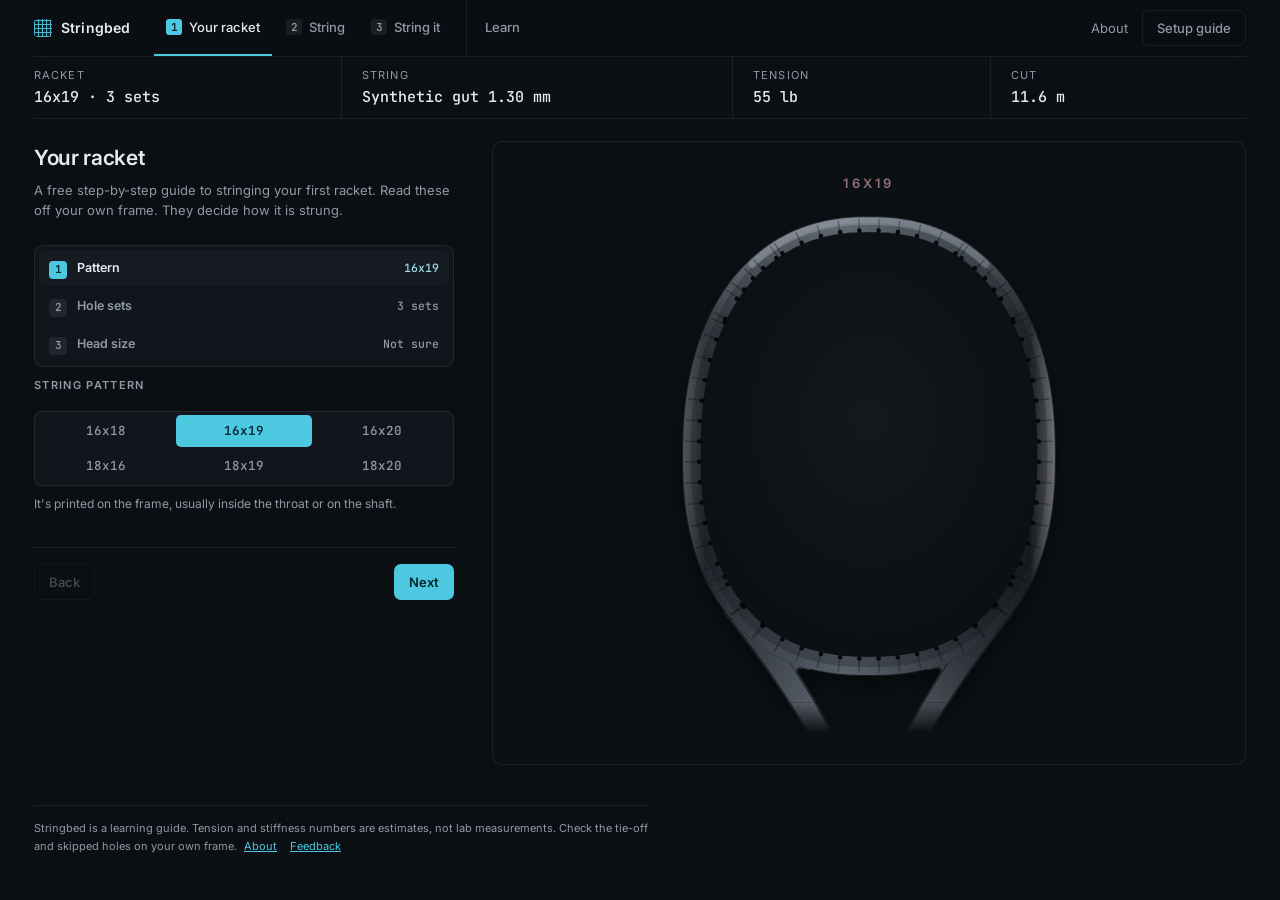
==== commit 3f35febc: "Drop racket list, add About page Co-Authored-By: Claude Opus 5.5 (1M context) <noreply@anthropic.com" ====
--- a/index.html
+++ b/index.html
@@ -4,7 +4,7 @@
 <meta charset="utf-8">
 <meta name="viewport" content="width=device-width, initial-scale=1">
 <title>Stringbed: learn to string a tennis racket</title>
-<meta name="description" content="Learn to string a tennis racket step by step. Pick your frame and string, then follow a guide drawn for your exact setup.">
+<meta name="description" content="Learn to string a tennis racket step by step. Enter your string pattern, pick a string, then follow a guide drawn for your exact setup.">
 <meta name="theme-color" content="#0b0e12">
 <meta property="og:title" content="Stringbed: learn to string a tennis racket">
 <meta property="og:description" content="A step by step stringing guide drawn for your racket, string and machine.">
@@ -22,8 +22,8 @@
 <link rel="preconnect" href="https://fonts.googleapis.com">
 <link rel="preconnect" href="https://fonts.gstatic.com" crossorigin>
 <link href="https://fonts.googleapis.com/css2?family=Inter:wght@400;500;600;700&family=JetBrains+Mono:wght@500;600&display=swap" rel="stylesheet">
-<link rel="stylesheet" href="styles.css?v=102">
-<link rel="stylesheet" href="tension.css?v=102">
+<link rel="stylesheet" href="styles.css?v=104">
+<link rel="stylesheet" href="tension.css?v=104">
 </head>
 <body>
 <div class="app" id="app">
@@ -37,7 +37,7 @@
 
     <nav class="tabs" id="tabs" role="tablist" aria-label="Sections">
       <button class="tab on" data-tab="racket" role="tab" id="tab-btn-racket"
-        aria-controls="tab-racket" aria-selected="true"><b>1</b>Racket</button>
+        aria-controls="tab-racket" aria-selected="true"><b>1</b>Your racket</button>
       <button class="tab" data-tab="string" role="tab" id="tab-btn-string"
         aria-controls="tab-string" aria-selected="false" tabindex="-1"><b>2</b>String</button>
       <button class="tab" data-tab="do" role="tab" id="tab-btn-do"
@@ -47,6 +47,7 @@
     </nav>
 
     <div class="top-actions">
+      <a class="top-link" href="about.html">About</a>
       <button type="button" class="btn ghost" id="btnSetup">Setup guide</button>
     </div>
   </header>
@@ -61,24 +62,41 @@
       <div class="layout">
         <div class="controls">
           <header class="screen-h">
-            <h1>Which racket?</h1>
+            <h1>Your racket</h1>
             <p>A free step-by-step guide to stringing your first racket.
-            Your racket decides the string pattern, the tension range, and which end you start from.</p>
+            Read these off your own frame. They decide how it is strung.</p>
           </header>
 
-          <section class="fieldset">
-            <h2><i>1</i>Brand</h2>
-            <div class="seg grid4" id="brandSeg" role="radiogroup" aria-label="Brand"></div>
-          </section>
-
-          <section class="fieldset">
-            <h2><i>2</i>Model</h2>
-            <label class="field"><span class="sr-only">Model</span>
-              <select id="selModel"></select></label>
-          </section>
-
-          <div class="cta-row">
-            <button type="button" class="btn primary" data-goto="string">Next: choose a string</button>
+          <nav class="deck-nav" id="rDeckNav" role="tablist" aria-label="Your racket"></nav>
+
+          <section class="fieldset card rcard" hidden>
+            <h2>String pattern</h2>
+            <div class="seg grid3" id="patternSeg" role="radiogroup" aria-label="String pattern"></div>
+            <p class="help">It's printed on the frame, usually inside the throat or on the shaft.</p>
+          </section>
+
+          <section class="fieldset card rcard" hidden>
+            <h2>Hole sets at the throat</h2>
+            <div class="seg sets-seg" id="setsSeg" role="radiogroup" aria-label="Hole sets at the throat"></div>
+            <p class="help">Count the sets of main holes just above the throat.</p>
+            <p class="help sets-rule"><b>3 sets:</b> the mains start at the throat. <b>4 sets:</b> they start at the head.</p>
+            <button type="button" class="btn count-btn" data-goto="throat">
+              <svg viewBox="0 0 16 16" width="15" height="15" aria-hidden="true"><path d="M2 12.5 L8 3.5 L14 12.5" fill="none"
+                stroke="currentColor" stroke-width="1.8" stroke-linejoin="round"/><circle cx="5.2" cy="11" r="1.1" fill="currentColor"/>
+                <circle cx="8" cy="11" r="1.1" fill="currentColor"/><circle cx="10.8" cy="11" r="1.1" fill="currentColor"/></svg>
+              Show me how to count</button>
+          </section>
+
+          <section class="fieldset card rcard" hidden>
+            <h2>Head size <em class="opt">Optional</em></h2>
+            <label class="field head-field"><span class="sr-only">Head size</span>
+              <select id="selHead"></select></label>
+            <p class="help">Only the drawing and the string length follow it.</p>
+          </section>
+
+          <div class="deck-foot">
+            <button type="button" class="btn ghost" id="rDeckPrev">Back</button>
+            <button type="button" class="btn primary" id="rDeckNext">Next</button>
           </div>
         </div>
 
@@ -442,7 +460,8 @@
   <footer class="foot">
     <span>Stringbed is a learning guide. Tension and stiffness numbers are estimates, not lab
     measurements. Check the tie-off and skipped holes on your own frame.</span>
-    <a href="https://github.com/albertshi31/stringbed/issues" target="_blank" rel="noopener">Feedback</a>
+    <span class="foot-links"><a href="about.html">About</a>
+    <a href="https://github.com/albertshi31/stringbed/issues" target="_blank" rel="noopener">Feedback</a></span>
   </footer>
 
   <!-- first-run entry -->
@@ -475,20 +494,20 @@
   <div class="modal" id="throatModal"></div>
 </div>
 
-<script src="js/fmt.js?v=102"></script>
-<script src="js/rackets.js?v=102"></script>
-<script src="js/strings.js?v=102"></script>
-<script src="js/geometry.js?v=102"></script>
-<script src="js/racketSvg.js?v=102"></script>
-<script src="js/steps.js?v=102"></script>
-<script src="js/throat.js?v=102"></script>
-<script src="js/knot.js?v=102"></script>
-<script src="js/startKnot.js?v=102"></script>
-<script src="js/machines.js?v=102"></script>
-<script src="js/job.js?v=102"></script>
-<script src="js/wizard.js?v=102"></script>
-<script src="js/holes.js?v=102"></script>
-<script src="js/weaveQuiz.js?v=102"></script>
-<script src="js/app.js?v=102"></script>
+<script src="js/fmt.js?v=104"></script>
+<script src="js/frame.js?v=104"></script>
+<script src="js/strings.js?v=104"></script>
+<script src="js/geometry.js?v=104"></script>
+<script src="js/racketSvg.js?v=104"></script>
+<script src="js/steps.js?v=104"></script>
+<script src="js/throat.js?v=104"></script>
+<script src="js/knot.js?v=104"></script>
+<script src="js/startKnot.js?v=104"></script>
+<script src="js/machines.js?v=104"></script>
+<script src="js/job.js?v=104"></script>
+<script src="js/wizard.js?v=104"></script>
+<script src="js/holes.js?v=104"></script>
+<script src="js/weaveQuiz.js?v=104"></script>
+<script src="js/app.js?v=104"></script>
 </body>
 </html>
--- a/styles.css
+++ b/styles.css
@@ -106,6 +106,8 @@
 .tab-ref{margin-left:12px;padding-left:18px;border-left:1px solid var(--line)}
 
 .top-actions{display:flex;align-items:center;gap:12px;flex:none}
+.top-link{font-size:13px;color:var(--muted);text-decoration:none;padding:6px 2px}
+.top-link:hover{color:var(--ink);text-decoration:underline;text-underline-offset:3px}
 
 
 /* One read-only line: what is on the bench. It scrolls sideways rather than
@@ -132,6 +134,8 @@
   margin-top:40px;padding:14px 0 26px;border-top:1px solid var(--line);
   font-size:11px;line-height:1.6;color:var(--muted);max-width:88ch;
 }
+.foot-links{white-space:nowrap;margin-left:4px}
+.foot-links a+a{margin-left:10px}
 
 /* ============================ screens ============================ */
 main{padding-top:22px}
@@ -226,7 +230,7 @@
 .card h2{margin-bottom:16px}
 .deck-foot{display:flex;gap:8px;align-items:center;margin-top:18px;
   border-top:1px solid var(--line);padding-top:16px}
-.deck-foot #deckNext{margin-left:auto}
+.deck-foot #deckNext,.deck-foot #rDeckNext{margin-left:auto}
 
 
 /* ---------------- controls ---------------- */
@@ -254,12 +258,17 @@
   padding:3px;overflow-x:auto;scrollbar-width:none;-webkit-overflow-scrolling:touch}
 .seg::-webkit-scrollbar{display:none}
 .seg.wrap{flex-wrap:wrap;overflow:visible}
-/* Eight brands read as a block you scan, not a sentence you read along: four
-   across, two down. Flex-wrap gave six on one line and two orphaned on the
-   next, which is a ragged edge rather than a grid. */
-.seg.grid4{display:grid;grid-template-columns:repeat(4,minmax(0,1fr));overflow:visible}
-.seg.grid4 button{min-width:0;padding:0 6px}
-@media(max-width:480px){.seg.grid4{grid-template-columns:repeat(2,minmax(0,1fr))}}
+/* Six patterns, 16 mains on the top row and 18 below */
+.seg.grid3{display:grid;grid-template-columns:repeat(3,minmax(0,1fr));overflow:visible}
+.seg.grid3 button{min-width:0;padding:0 6px;font-family:var(--mono)}
+.sets-seg{max-width:260px}
+.sets-seg button{flex:1 1 0}
+.fieldset h2 .opt{font-style:normal;text-transform:none;letter-spacing:0;font-weight:400;
+  color:var(--muted);opacity:.8;margin-left:2px}
+.sets-rule b{color:var(--ink-2);font-weight:600}
+.count-btn{margin-top:14px;border-color:var(--accent);color:var(--accent);background:rgba(76,201,224,.08)}
+.count-btn:hover{background:rgba(76,201,224,.16)}
+.head-field{max-width:260px}
 .seg button{
   appearance:none;cursor:pointer;flex:1 0 auto;min-width:max-content;
   background:none;border:0;border-radius:5px;color:var(--muted);
@@ -985,6 +994,12 @@
 .wz-choice.on{border-color:var(--accent)}
 .wz-choice.on b::after{content:'';display:inline-block;width:4px;height:8px;margin-left:7px;
   border:solid var(--accent);border-width:0 2px 2px 0;transform:rotate(45deg) translateY(-1px)}
+.wz-q+.wz-q{margin-top:18px}
+.wz-q h4{font-size:11px;letter-spacing:.12em;text-transform:uppercase;color:var(--muted);
+  font-weight:600;margin:0 0 9px}
+.wz-q h4 .opt{font-style:normal;text-transform:none;letter-spacing:0;font-weight:400;opacity:.8;margin-left:4px}
+.wz-q .fld{max-width:260px}
+@media(max-width:640px){.wz-q .sets-seg,.wz-q .fld{max-width:none}}
 .wz-facts{display:grid;grid-template-columns:1fr 1fr;gap:0 20px;margin:12px 0}
 @media(max-width:600px){.wz-facts{grid-template-columns:1fr}}
 .wz-facts>div{display:flex;justify-content:space-between;gap:10px;
@@ -1036,6 +1051,10 @@
   font-size:12px;color:var(--muted);opacity:.55}
 .th-rules>div.on{opacity:1;border-color:var(--accent);color:var(--ink-2)}
 .th-detail .note{margin-top:12px}
+.th-pick{margin-top:14px;display:flex;flex-direction:column;gap:7px}
+.th-pick>span{font-size:12px;color:var(--muted)}
+.th-pick .seg{max-width:260px}
+.th-pick .seg button{flex:1 1 0}
 /* the sliders sit open on a wide screen; on a phone they fold behind this */
 .tilt-more>summary{display:none}
 .tilt-more{margin:0}
@@ -1466,20 +1485,18 @@
 }
 
 
-/* Racket on a phone: small brand chips, the model, a small drawing with its
-   tension range right beside it, and the way on at the end, full width */
+/* Your racket on a phone: the three answers, a small drawing, and the way on
+   at the end, full width */
 @media(max-width:640px){
   #tab-racket .layout{display:flex;flex-direction:column;align-items:stretch;gap:0}
   #tab-racket .controls{display:contents}
   #tab-racket .screen-h{order:1;margin-bottom:12px}
-  #tab-racket .fieldset{order:2;padding:12px 0}
-  #tab-racket .fieldset:first-of-type{padding-top:0}
-  #tab-racket .fieldset h2{margin-bottom:8px}
-  #tab-racket .stage{order:3;gap:0;margin-top:4px}
-  #tab-racket .cta-row{order:4;margin-top:14px}
-  #tab-racket .cta-row .btn{flex:1 1 100%}
-  #tab-racket .seg.grid4{grid-template-columns:repeat(4,minmax(0,1fr));gap:3px}
-  #tab-racket .seg.grid4 button{min-height:40px;padding:0 2px;font-size:12.5px}
+  #tab-racket .deck-nav{order:2}
+  #tab-racket .fieldset{order:3;padding:16px 0 12px;min-height:0}
+  #tab-racket .stage{order:4;gap:0;margin-top:4px}
+  #tab-racket .deck-foot{order:5;margin-top:14px}
+  #tab-racket .seg.grid3 button{min-height:40px;padding:0 2px;font-size:13px}
+  #tab-racket .sets-seg,#tab-racket .head-field{max-width:none}
   #tab-racket .stage-art{padding:8px;border-radius:var(--r) var(--r) 0 0}
   #tab-racket .racket-svg{max-height:32vh;width:auto;max-width:100%}
   #tab-racket .facts{display:block;border:1px solid var(--line);border-top:0;border-radius:0 0 var(--r) var(--r);
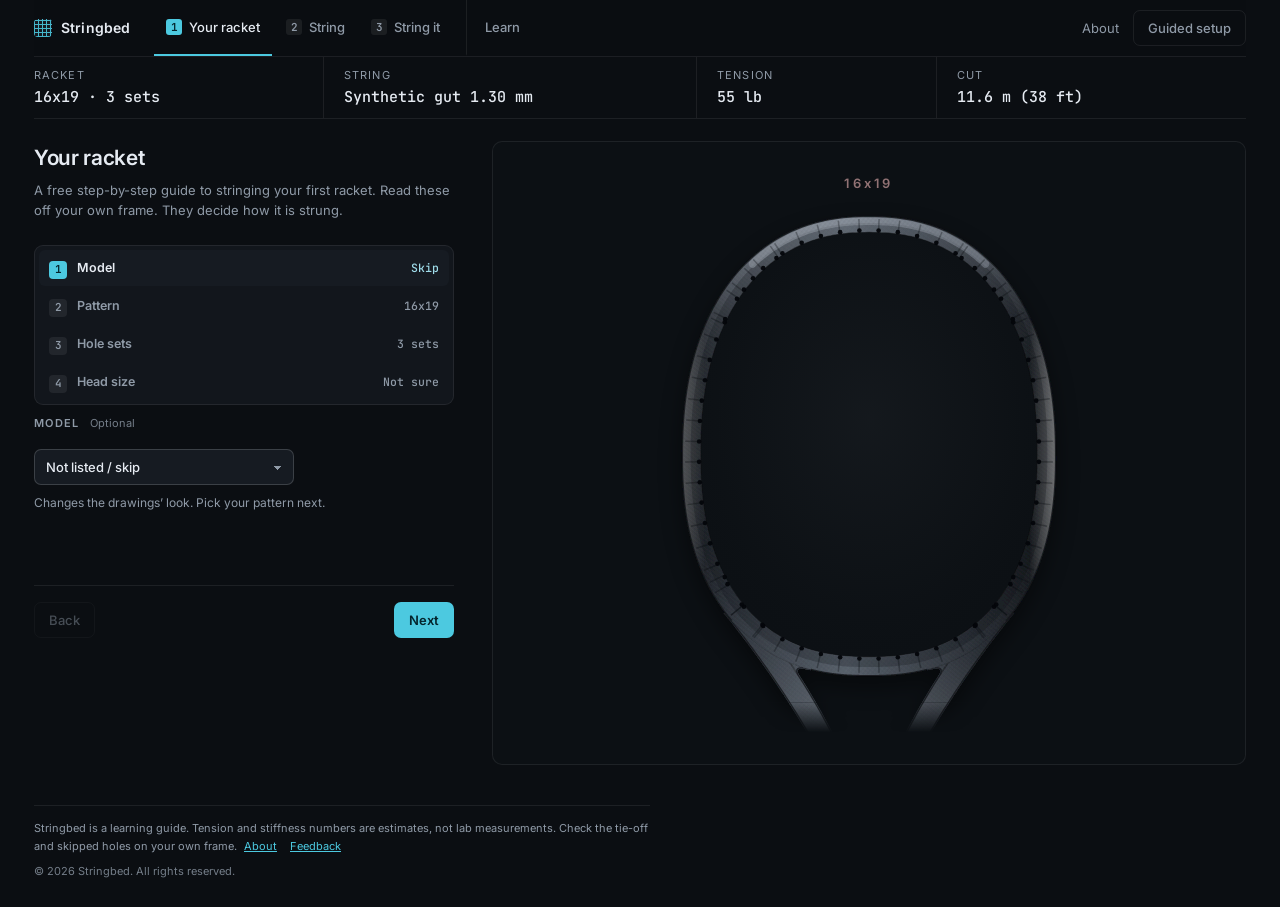
==== commit f6c428cb: "Runthrough fixes, model picker, two-clamp start, copyright Co-Authored-By: Claude Opus 5.5 (1M conte" ====
--- a/index.html
+++ b/index.html
@@ -22,8 +22,8 @@
 <link rel="preconnect" href="https://fonts.googleapis.com">
 <link rel="preconnect" href="https://fonts.gstatic.com" crossorigin>
 <link href="https://fonts.googleapis.com/css2?family=Inter:wght@400;500;600;700&family=JetBrains+Mono:wght@500;600&display=swap" rel="stylesheet">
-<link rel="stylesheet" href="styles.css?v=104">
-<link rel="stylesheet" href="tension.css?v=104">
+<link rel="stylesheet" href="styles.css?v=107">
+<link rel="stylesheet" href="tension.css?v=107">
 </head>
 <body>
 <div class="app" id="app">
@@ -48,7 +48,7 @@
 
     <div class="top-actions">
       <a class="top-link" href="about.html">About</a>
-      <button type="button" class="btn ghost" id="btnSetup">Setup guide</button>
+      <button type="button" class="btn ghost" id="btnSetup">Guided setup</button>
     </div>
   </header>
 
@@ -68,6 +68,13 @@
           </header>
 
           <nav class="deck-nav" id="rDeckNav" role="tablist" aria-label="Your racket"></nav>
+
+          <section class="fieldset card rcard" hidden>
+            <h2>Model <em class="opt">Optional</em></h2>
+            <label class="field head-field"><span class="sr-only">Model</span>
+              <select id="selModel"></select></label>
+            <p class="help">Changes the drawings&rsquo; look. Pick your pattern next.</p>
+          </section>
 
           <section class="fieldset card rcard" hidden>
             <h2>String pattern</h2>
@@ -111,27 +118,10 @@
       <div class="layout">
         <div class="controls">
           <header class="screen-h">
-            <h1>Which string?</h1>
+            <h1>String and setup</h1>
           </header>
 
           <nav class="deck-nav" id="deckNav" role="tablist" aria-label="String setup"></nav>
-
-          <section class="fieldset card" hidden>
-            <h2>Setup</h2>
-            <div class="grid-3">
-              <label class="field"><span>Thickness</span><select id="selGauge"></select></label>
-              <div class="field"><span>Method</span>
-                <div class="seg" id="methodSeg" role="radiogroup" aria-label="Method">
-                  <button type="button" data-m="one" role="radio" aria-checked="false">One piece</button>
-                  <button type="button" data-m="two" role="radio" aria-checked="true">Two piece</button>
-                </div>
-              </div>
-              <div class="field"><span>Machine</span>
-                <div class="seg" id="machineSeg" role="radiogroup" aria-label="Machine"></div>
-              </div>
-            </div>
-            <p class="help" id="setupHelp"></p>
-          </section>
 
           <section class="fieldset card" hidden>
             <h2>Kind of string</h2>
@@ -148,7 +138,8 @@
           </section>
 
           <section class="fieldset card" hidden>
-            <h2>Tension</h2>
+            <h2>Thickness and tension</h2>
+            <label class="field gauge-field"><span>Thickness</span><select id="selGauge"></select></label>
             <p class="ten-range" id="tenRange"></p>
             <div class="ten-grid">
               <label class="ten-cell"><span id="tMainLab">Mains and crosses</span>
@@ -163,6 +154,23 @@
             <p class="help warn" id="tenWarn" role="status" hidden></p>
             <p class="ten-tip">Some people string the crosses 2 to 3 lb looser than the mains. Crosses are shorter
               than mains, so this evens out the stringbed and adds a little launch, comfort, and spin.</p>
+          </section>
+
+          <section class="fieldset card" hidden>
+            <h2>Method and machine</h2>
+            <div class="stack-fields">
+              <div class="field"><span>Method</span>
+                <div class="seg" id="methodSeg" role="radiogroup" aria-label="Method">
+                  <button type="button" data-m="one" role="radio" aria-checked="false">One piece</button>
+                  <button type="button" data-m="two" role="radio" aria-checked="true">Two piece</button>
+                </div>
+                <p class="help method-hint">Not sure? Two piece is the usual first job.</p>
+              </div>
+              <div class="field"><span>Machine</span>
+                <div class="seg" id="machineSeg" role="radiogroup" aria-label="Machine"></div>
+              </div>
+            </div>
+            <p class="help" id="setupHelp"></p>
           </section>
 
           <div class="deck-foot">
@@ -298,7 +306,7 @@
               <div class="tn-dg tn-good">
                 <p class="tn-verdict"><svg viewBox="0 0 20 20" aria-hidden="true"><path d="M4,10.5 l4,4 l8,-9"/></svg>Close to the frame</p>
                 <svg class="tn-svg" viewBox="0 0 360 120" role="img"
-                    aria-label="Close to the frame: the clamp is a few millimetres from the frame.">
+                    aria-label="Close to the frame: the clamp is a few millimeters from the frame.">
                   <text x="237" y="13" class="tn-s" text-anchor="middle" fill="var(--muted)">frame</text>
                   <rect x="230" y="20" width="15" height="92" rx="3" fill="#3a4049"/>
                   <rect x="230" y="20" width="3" height="92" fill="#59616c"/>
@@ -462,52 +470,36 @@
     measurements. Check the tie-off and skipped holes on your own frame.</span>
     <span class="foot-links"><a href="about.html">About</a>
     <a href="https://github.com/albertshi31/stringbed/issues" target="_blank" rel="noopener">Feedback</a></span>
+    <span class="foot-copy">&copy; 2026 Stringbed. All rights reserved.</span>
   </footer>
 
-  <!-- first-run entry -->
-  <div class="modal" id="startCard">
-    <div class="modal-back" data-start="dismiss"></div>
-    <div class="modal-card" role="dialog" aria-modal="true" aria-labelledby="startTitle" tabindex="-1">
-      <button class="modal-x" type="button" data-start="dismiss" aria-label="Close">&times;</button>
-      <div id="startChoose">
-        <h2 id="startTitle">Starting a racket?</h2>
-        <div class="start-opts">
-          <button type="button" class="start-opt" data-start="wizard">
-            <b>Guide me through my first job</b>
-            <span>A few quick questions, then straight into the steps.</span></button>
-          <button type="button" class="start-opt" data-start="direct">
-            <b>I know my setup</b>
-            <span>Go straight to the bench.</span></button>
-        </div>
-        <div class="start-resume" id="startResume" hidden>
-          <p id="startResumeText"></p>
-          <div class="cta-row">
-            <button type="button" class="btn primary" data-start="resume">Resume</button>
-            <button type="button" class="btn ghost" data-start="fresh">Start a new job</button>
-          </div>
-        </div>
-      </div>
-      <div class="wizard" id="wizard" hidden></div>
+  <!-- guided setup: opened from the header, never on arrival -->
+  <div class="modal" id="wizardCard">
+    <div class="modal-back" data-wz-close></div>
+    <div class="modal-card" role="dialog" aria-modal="true" aria-label="Guided setup" tabindex="-1">
+      <button class="modal-x" type="button" data-wz-close aria-label="Close">&times;</button>
+      <div class="wizard" id="wizard"></div>
     </div>
   </div>
 
   <div class="modal" id="throatModal"></div>
 </div>
 
-<script src="js/fmt.js?v=104"></script>
-<script src="js/frame.js?v=104"></script>
-<script src="js/strings.js?v=104"></script>
-<script src="js/geometry.js?v=104"></script>
-<script src="js/racketSvg.js?v=104"></script>
-<script src="js/steps.js?v=104"></script>
-<script src="js/throat.js?v=104"></script>
-<script src="js/knot.js?v=104"></script>
-<script src="js/startKnot.js?v=104"></script>
-<script src="js/machines.js?v=104"></script>
-<script src="js/job.js?v=104"></script>
-<script src="js/wizard.js?v=104"></script>
-<script src="js/holes.js?v=104"></script>
-<script src="js/weaveQuiz.js?v=104"></script>
-<script src="js/app.js?v=104"></script>
+<script src="js/fmt.js?v=107"></script>
+<script src="js/models.js?v=107"></script>
+<script src="js/frame.js?v=107"></script>
+<script src="js/strings.js?v=107"></script>
+<script src="js/geometry.js?v=107"></script>
+<script src="js/racketSvg.js?v=107"></script>
+<script src="js/steps.js?v=107"></script>
+<script src="js/throat.js?v=107"></script>
+<script src="js/knot.js?v=107"></script>
+<script src="js/startKnot.js?v=107"></script>
+<script src="js/machines.js?v=107"></script>
+<script src="js/job.js?v=107"></script>
+<script src="js/wizard.js?v=107"></script>
+<script src="js/holes.js?v=107"></script>
+<script src="js/weaveQuiz.js?v=107"></script>
+<script src="js/app.js?v=107"></script>
 </body>
 </html>
--- a/styles.css
+++ b/styles.css
@@ -136,6 +136,7 @@
 }
 .foot-links{white-space:nowrap;margin-left:4px}
 .foot-links a+a{margin-left:10px}
+.foot-copy{display:block;margin-top:8px;opacity:.8}
 
 /* ============================ screens ============================ */
 main{padding-top:22px}
@@ -219,6 +220,8 @@
 .deck-t b{font-size:12.5px;font-weight:600;flex:none}
 .deck-t em{font-style:normal;font:500 11.5px var(--mono);color:var(--muted);
   min-width:0;text-align:right;white-space:nowrap;overflow:hidden;text-overflow:ellipsis}
+/* on a phone a long summary drops under its label instead of being cut off */
+@media(max-width:480px){.deck-t{flex-wrap:wrap;row-gap:2px}.deck-t em{margin-left:auto}}
 .deck-tab:hover{color:var(--ink-2)}
 .deck-tab:hover .deck-t em{color:var(--ink-2)}
 .deck-tab.on{background:var(--panel-2);color:var(--ink)}
@@ -286,6 +289,10 @@
 .grid-3{display:grid;gap:18px 14px;grid-template-columns:1fr 1fr}
 .grid-3>*:nth-child(3){grid-column:1/-1}
 .grid-3+.help{margin-top:16px}
+.stack-fields{display:grid;gap:18px}
+.stack-fields+.help{margin-top:16px}
+.method-hint{margin:2px 0 0}
+.gauge-field{max-width:260px;margin-bottom:18px}
 @media(max-width:420px){.grid-3{grid-template-columns:1fr}}
 /* One plane of the bed: its kind, its string, its colour. In a hybrid there are
    two of these, and the heading is what keeps them apart. */
@@ -962,20 +969,9 @@
 }
 .modal-x:hover{background:var(--accent);color:var(--on-accent)}
 
-#startCard .modal-card{max-width:600px;margin:12vh auto;padding:24px}
-@media(max-width:700px){#startCard .modal-card{margin:7vh auto;padding:20px 16px}}
-#startCard h2{font-size:17px;margin:0 0 16px;padding-right:40px}
-.start-opts{display:grid;grid-template-columns:1fr 1fr;gap:10px}
-@media(max-width:700px){.start-opts{grid-template-columns:1fr}}
-.start-opt{
-  display:block;text-align:left;appearance:none;cursor:pointer;color:var(--ink);font:inherit;
-  background:var(--panel-2);border:1px solid var(--line);border-radius:8px;padding:14px 15px
-}
-.start-opt b{display:block;font-size:14px;margin-bottom:5px;line-height:1.3}
-.start-opt span{display:block;font-size:12px;color:var(--muted);line-height:1.5}
-.start-opt:hover{border-color:var(--accent)}
-.start-resume{margin-top:16px;padding-top:14px;border-top:1px solid var(--line)}
-.start-resume p{font-size:12.5px;color:var(--muted);margin-bottom:10px}
+#wizardCard .modal-card{max-width:600px;margin:12vh auto;padding:24px}
+@media(max-width:700px){#wizardCard .modal-card{margin:7vh auto;padding:20px 16px}}
+#wizardCard h2{font-size:17px;margin:0 0 16px;padding-right:40px}
 
 .wz-head{margin-bottom:16px;padding-right:40px}
 .wz-count{font:500 11px var(--mono);letter-spacing:.10em;text-transform:uppercase;color:var(--muted);margin:0 0 5px}
@@ -1007,6 +1003,9 @@
 .wz-facts dt{font-size:12px;color:var(--muted)}
 .wz-facts dd{margin:0;font:500 12px var(--mono);text-align:right;color:var(--ink-2)}
 .wz-facts dd em{font-style:normal;color:var(--muted)}
+/* the review is read top to bottom, one fact a row, so no value has to wrap */
+.wz-review{grid-template-columns:1fr}
+.wz-review dt{flex:none}
 .wz-nav{display:flex;gap:8px;margin-top:18px;flex-wrap:wrap}
 .wz-nav .btn.primary{margin-left:auto}
 .wz-unlisted{margin-top:11px}
@@ -1221,8 +1220,8 @@
   .why-pair figcaption{font-size:14px}
   .wq-h{font-size:17px}
   .wq-why,.ks-note{font-size:15px}
-  .wz-choice b,.start-opt b{font-size:15px}
-  .wz-choice span,.start-opt span,.wz-facts dt,.wz-facts dd,.start-resume p{font-size:13.5px}
+  .wz-choice b{font-size:15px}
+  .wz-choice span,.wz-facts dt,.wz-facts dd{font-size:13.5px}
   .deck-t b{font-size:14px}
   .deck-t em{font-size:12.5px}
   .spec-strip b{font-size:14px}
@@ -1396,7 +1395,9 @@
   .spec-i,.spec-i:nth-child(odd),.spec-i:first-child{display:inline;flex:none;padding:0;border:0;white-space:nowrap}
   .spec-i em{display:none}
   .spec-i b{font:500 13px/1.4 var(--font);color:var(--ink-2)}
-  .spec-i+.spec-i::before{content:"\00b7";margin:0 7px;color:var(--muted)}
+  /* the dot trails each item, so a wrapped line never starts with one */
+  .spec-i:not(:last-child)::after{content:"\00b7";margin:0 7px;color:var(--muted)}
+  .spec-model{display:none}
 
   /* Learn's sections: one row that scrolls sideways, one underline */
   .subtabs{display:flex;flex-wrap:nowrap;overflow-x:auto;gap:0;margin-left:-16px;margin-right:-16px;
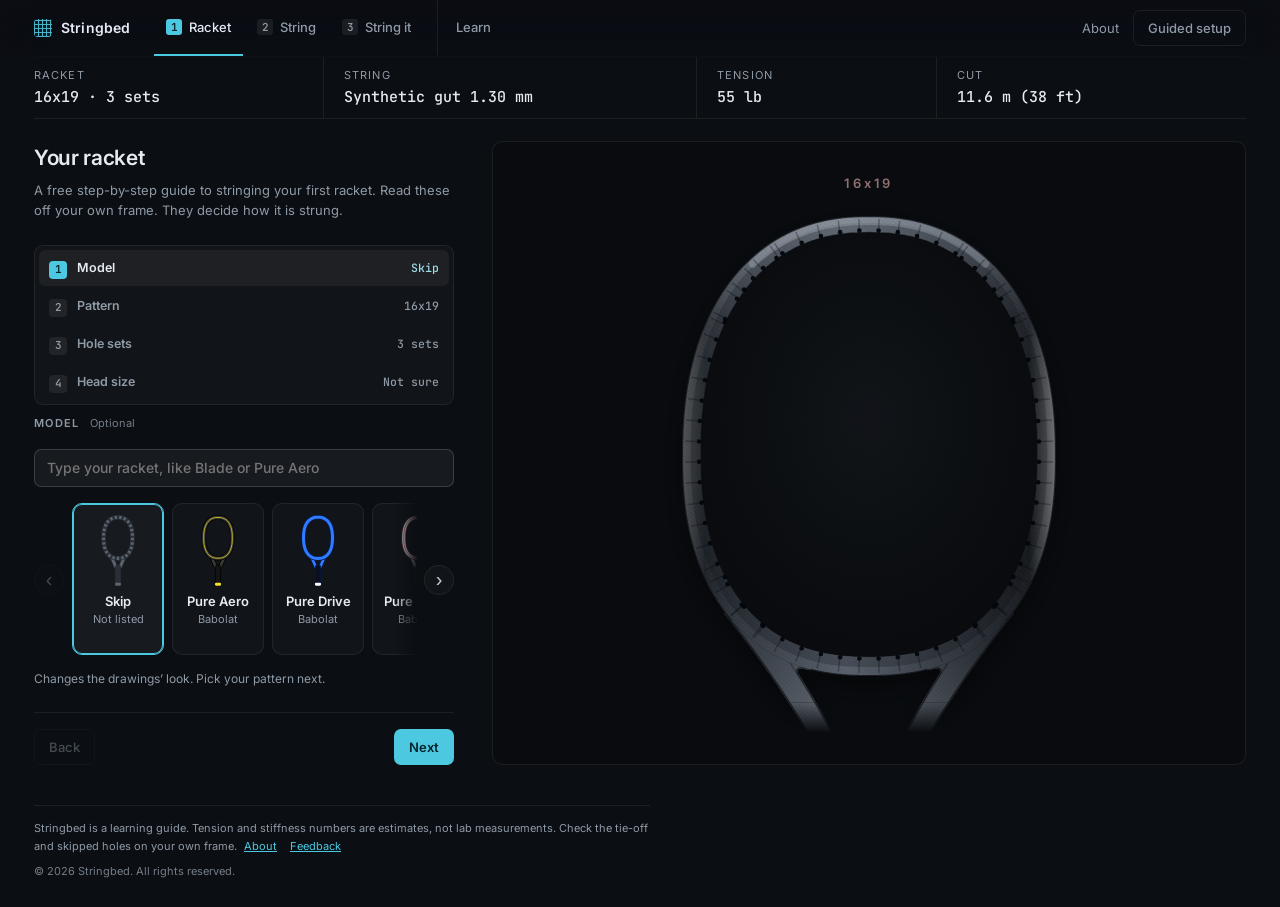
==== commit 4eb6694b: "Model picker, racket theming, sweep fixes Co-Authored-By: Claude Opus 5.5 <noreply@anthropic.com> Cl" ====
--- a/index.html
+++ b/index.html
@@ -22,8 +22,8 @@
 <link rel="preconnect" href="https://fonts.googleapis.com">
 <link rel="preconnect" href="https://fonts.gstatic.com" crossorigin>
 <link href="https://fonts.googleapis.com/css2?family=Inter:wght@400;500;600;700&family=JetBrains+Mono:wght@500;600&display=swap" rel="stylesheet">
-<link rel="stylesheet" href="styles.css?v=107">
-<link rel="stylesheet" href="tension.css?v=107">
+<link rel="stylesheet" href="styles.css?v=122">
+<link rel="stylesheet" href="tension.css?v=122">
 </head>
 <body>
 <div class="app" id="app">
@@ -37,7 +37,7 @@
 
     <nav class="tabs" id="tabs" role="tablist" aria-label="Sections">
       <button class="tab on" data-tab="racket" role="tab" id="tab-btn-racket"
-        aria-controls="tab-racket" aria-selected="true"><b>1</b>Your racket</button>
+        aria-controls="tab-racket" aria-selected="true"><b>1</b>Racket</button>
       <button class="tab" data-tab="string" role="tab" id="tab-btn-string"
         aria-controls="tab-string" aria-selected="false" tabindex="-1"><b>2</b>String</button>
       <button class="tab" data-tab="do" role="tab" id="tab-btn-do"
@@ -67,12 +67,20 @@
             Read these off your own frame. They decide how it is strung.</p>
           </header>
 
-          <nav class="deck-nav" id="rDeckNav" role="tablist" aria-label="Your racket"></nav>
+          <nav class="deck-nav" id="rDeckNav" role="tablist" aria-label="Racket"></nav>
 
           <section class="fieldset card rcard" hidden>
             <h2>Model <em class="opt">Optional</em></h2>
-            <label class="field head-field"><span class="sr-only">Model</span>
-              <select id="selModel"></select></label>
+            <label class="mp-search"><span class="sr-only">Find your racket</span>
+              <input type="search" id="modelSearch" placeholder="Type your racket, like Blade or Pure Aero"
+                autocomplete="off" spellcheck="false" aria-controls="modelRow"></label>
+            <div class="mp-wrap">
+              <button type="button" class="mp-arrow prev" data-mp="-1" aria-label="Scroll back">&lsaquo;</button>
+              <div class="mp-row" id="modelRow" role="group" aria-label="Racket models"></div>
+              <button type="button" class="mp-arrow next" data-mp="1" aria-label="Scroll on">&rsaquo;</button>
+            </div>
+            <p class="mp-empty" id="modelEmpty" hidden>No match. Pick Skip, it only changes the colors.</p>
+            <select id="selModel" hidden aria-hidden="true" tabindex="-1"></select>
             <p class="help">Changes the drawings&rsquo; look. Pick your pattern next.</p>
           </section>
 
@@ -469,7 +477,7 @@
     <span>Stringbed is a learning guide. Tension and stiffness numbers are estimates, not lab
     measurements. Check the tie-off and skipped holes on your own frame.</span>
     <span class="foot-links"><a href="about.html">About</a>
-    <a href="https://github.com/albertshi31/stringbed/issues" target="_blank" rel="noopener">Feedback</a></span>
+    <a href="feedback.html">Feedback</a></span>
     <span class="foot-copy">&copy; 2026 Stringbed. All rights reserved.</span>
   </footer>
 
@@ -485,21 +493,22 @@
   <div class="modal" id="throatModal"></div>
 </div>
 
-<script src="js/fmt.js?v=107"></script>
-<script src="js/models.js?v=107"></script>
-<script src="js/frame.js?v=107"></script>
-<script src="js/strings.js?v=107"></script>
-<script src="js/geometry.js?v=107"></script>
-<script src="js/racketSvg.js?v=107"></script>
-<script src="js/steps.js?v=107"></script>
-<script src="js/throat.js?v=107"></script>
-<script src="js/knot.js?v=107"></script>
-<script src="js/startKnot.js?v=107"></script>
-<script src="js/machines.js?v=107"></script>
-<script src="js/job.js?v=107"></script>
-<script src="js/wizard.js?v=107"></script>
-<script src="js/holes.js?v=107"></script>
-<script src="js/weaveQuiz.js?v=107"></script>
-<script src="js/app.js?v=107"></script>
+<script src="js/fmt.js?v=122"></script>
+<script src="js/models.js?v=122"></script>
+<script src="js/frame.js?v=122"></script>
+<script src="js/strings.js?v=122"></script>
+<script src="js/geometry.js?v=122"></script>
+<script src="js/racketSvg.js?v=122"></script>
+<script src="js/steps.js?v=122"></script>
+<script src="js/throat.js?v=122"></script>
+<script src="js/knot.js?v=122"></script>
+<script src="js/startKnot.js?v=122"></script>
+<script src="js/machines.js?v=122"></script>
+<script src="js/job.js?v=122"></script>
+<script src="js/wizard.js?v=122"></script>
+<script src="js/holes.js?v=122"></script>
+<script src="js/weaveQuiz.js?v=122"></script>
+<script src="js/confirm.js?v=122"></script>
+<script src="js/app.js?v=122"></script>
 </body>
 </html>
--- a/styles.css
+++ b/styles.css
@@ -13,9 +13,15 @@
 :root{
   /* ground */
   --bg:#0b0e12;
-  --panel:#12161c;
-  --panel-2:#161b22;
-  --well:#0c1014;
+  /* Surfaces are see-through washes over the ground, not solid blocks, so a
+     racket's tint runs through every card instead of stopping at its edge.
+     Over the plain ground they come out at the same shades as before. */
+  --panel:rgba(255,255,255,.028);
+  --panel-2:rgba(255,255,255,.05);
+  --well:rgba(0,0,0,.16);
+  /* for the few things that float over other content and must hide it */
+  --panel-solid:#12161c;
+  --panel-2-solid:#161b22;
   --line:rgba(255,255,255,.075);
   --line-2:rgba(255,255,255,.16);
 
@@ -28,6 +34,10 @@
   --accent:#4cc9e0;
   --accent-2:#9fdcea;
   --on-accent:#04252d;
+  /* a picked racket tints the page; none leaves it plain */
+  --bg-tint:transparent; --bg-tint-2:transparent;
+  --tint-layers:radial-gradient(130vmax 80vmax at 85% -15%, color-mix(in srgb, var(--bg-tint) 100%, transparent) 0%, color-mix(in srgb, var(--bg-tint) 92%, transparent) 12%, color-mix(in srgb, var(--bg-tint) 76%, transparent) 25%, color-mix(in srgb, var(--bg-tint) 56%, transparent) 38%, color-mix(in srgb, var(--bg-tint) 38%, transparent) 50%, color-mix(in srgb, var(--bg-tint) 22%, transparent) 62%, color-mix(in srgb, var(--bg-tint) 10%, transparent) 74%, color-mix(in srgb, var(--bg-tint) 3%, transparent) 86%, color-mix(in srgb, var(--bg-tint) 0%, transparent) 100%),
+    radial-gradient(110vmax 75vmax at -10% 115%, color-mix(in srgb, var(--bg-tint-2) 100%, transparent) 0%, color-mix(in srgb, var(--bg-tint-2) 92%, transparent) 12%, color-mix(in srgb, var(--bg-tint-2) 76%, transparent) 25%, color-mix(in srgb, var(--bg-tint-2) 56%, transparent) 38%, color-mix(in srgb, var(--bg-tint-2) 38%, transparent) 50%, color-mix(in srgb, var(--bg-tint-2) 22%, transparent) 62%, color-mix(in srgb, var(--bg-tint-2) 10%, transparent) 74%, color-mix(in srgb, var(--bg-tint-2) 3%, transparent) 86%, color-mix(in srgb, var(--bg-tint-2) 0%, transparent) 100%);
   --warn:#e8b268;
   --good:#79cfa4;
 
@@ -43,11 +53,20 @@
 
 *{box-sizing:border-box}
 html,body{margin:0;padding:0}
+/* the full-width header backing must never add a sideways scroll */
+html{overflow-x:clip}
 html{scroll-behavior:smooth}
 body{
-  background:var(--bg);color:var(--ink);
+  background:var(--bg);
+  color:var(--ink);
   font:400 14px/1.6 var(--font);
   -webkit-font-smoothing:antialiased;
+}
+/* The racket's tint sits on a fixed layer behind the page. iOS Safari ignores
+   background-attachment:fixed, so a pinned layer is what keeps it on phones. */
+body::before{
+  content:"";position:fixed;inset:0;z-index:-1;pointer-events:none;
+  background:var(--tint-layers);
 }
 h1,h2,h3,h4{margin:0;letter-spacing:-.015em;font-weight:600}
 p{margin:0 0 10px}
@@ -58,15 +77,21 @@
 .sr-only{position:absolute;width:1px;height:1px;padding:0;margin:-1px;
   overflow:hidden;clip:rect(0 0 0 0);white-space:nowrap;border:0}
 
-.app{max-width:1560px;margin:0 auto;padding:0 clamp(14px,3vw,34px)}
+.app{--gutter:clamp(14px,3vw,34px);max-width:1560px;margin:0 auto;padding:0 var(--gutter)}
 
 /* ============================ chrome ============================ */
 .top{
   position:sticky;top:0;z-index:60;
   display:flex;align-items:center;gap:16px;min-height:var(--top-h);
-  background:color-mix(in srgb,var(--bg) 92%,transparent);
-  backdrop-filter:blur(8px);
   border-bottom:1px solid var(--line);
+}
+/* The header's frosted backing runs the full width of the window. Kept to the
+   content column, its edge drew a hard vertical line through the tint. */
+.top::before{
+  content:"";position:absolute;top:0;bottom:-1px;left:50%;width:100vw;transform:translateX(-50%);z-index:-1;
+  background:color-mix(in srgb,var(--bg) 40%,transparent);
+  backdrop-filter:blur(16px) saturate(1.2);-webkit-backdrop-filter:blur(16px) saturate(1.2);
+  pointer-events:none;
 }
 .brand{display:flex;align-items:center;gap:9px;flex:none}
 /* The mark is the pattern itself: mains one way, crosses the other. */
@@ -220,8 +245,8 @@
 .deck-t b{font-size:12.5px;font-weight:600;flex:none}
 .deck-t em{font-style:normal;font:500 11.5px var(--mono);color:var(--muted);
   min-width:0;text-align:right;white-space:nowrap;overflow:hidden;text-overflow:ellipsis}
-/* on a phone a long summary drops under its label instead of being cut off */
-@media(max-width:480px){.deck-t{flex-wrap:wrap;row-gap:2px}.deck-t em{margin-left:auto}}
+/* a long summary drops under its label instead of being cut off */
+.deck-t{flex-wrap:wrap;row-gap:2px}.deck-t em{margin-left:auto}
 .deck-tab:hover{color:var(--ink-2)}
 .deck-tab:hover .deck-t em{color:var(--ink-2)}
 .deck-tab.on{background:var(--panel-2);color:var(--ink)}
@@ -312,8 +337,8 @@
   background-size:4px 4px,4px 4px;background-repeat:no-repeat;
 }
 select:hover{border-color:var(--accent)}
-select optgroup{background:var(--panel);color:var(--muted);font-style:normal;font-weight:600}
-select option{background:var(--panel-2);color:var(--ink)}
+select optgroup{background:var(--panel-solid);color:var(--muted);font-style:normal;font-weight:600}
+select option{background:var(--panel-2-solid);color:var(--ink)}
 /* A locked control still has to be readable: it is showing you the value that
    is in force, not hiding it. */
 select:disabled,input:disabled{opacity:.62;cursor:default;color:var(--ink)}
@@ -414,7 +439,9 @@
    sticks under the header while a long step scrolls. */
 .prog{display:flex;flex-direction:column;gap:9px;margin:0 -14px 10px;padding:10px 14px 12px;
   position:sticky;top:var(--top-h);z-index:20;
-  background:color-mix(in srgb,var(--bg) 94%,transparent);backdrop-filter:blur(8px);
+  /* solid page color with the page's own tint pinned to the window, so the
+     bar hides what scrolls under it and still matches the page around it */
+  background:var(--tint-layers),var(--bg);background-attachment:fixed;
   border-bottom:1px solid var(--line)}
 .prog-top{display:flex;align-items:baseline;gap:12px}
 #progText{font:500 12px var(--mono);color:var(--ink-2)}
@@ -591,7 +618,7 @@
 .why-svg .why-l{font:700 12px var(--font);paint-order:stroke;stroke:#0c1014;stroke-width:5px;stroke-linejoin:round}
 .throat-cta{margin:10px 0 14px}
 .step-b > .stage{margin:4px 0 14px;position:sticky;top:var(--hdr,104px);z-index:6;
-  background:var(--panel);padding-bottom:6px}
+  background:color-mix(in srgb,var(--bg) 86%,transparent);backdrop-filter:blur(16px);-webkit-backdrop-filter:blur(16px);padding-bottom:6px}
 .step-b > .stage .stage-art{padding:6px}
 .step-b > .stage #doArt .racket-svg,.step-b > .stage .racket-svg{max-height:30vh}
 .step-b > .stage .do-cap{display:none}
@@ -959,7 +986,7 @@
 .modal-back{position:absolute;inset:0;background:rgba(4,6,9,.76);backdrop-filter:blur(3px)}
 .modal-card{
   position:relative;margin:5vh auto;max-width:1020px;width:calc(100% - 24px);
-  max-height:90vh;overflow:auto;background:var(--panel);border:1px solid var(--line-2);
+  max-height:90vh;overflow:auto;background:var(--panel-solid);border:1px solid var(--line-2);
   border-radius:14px;padding:22px;box-shadow:0 24px 60px rgba(0,0,0,.6)
 }
 .modal-x{
@@ -1120,7 +1147,7 @@
 .tip{
   position:fixed;z-index:200;pointer-events:none;opacity:0;transform:translateY(3px);
   transition:opacity .12s ease,transform .12s ease;max-width:min(290px,calc(100vw - 16px));
-  background:var(--panel);border:1px solid var(--line-2);border-left:2px solid var(--accent);
+  background:var(--panel-solid);border:1px solid var(--line-2);border-left:2px solid var(--accent);
   border-radius:8px;padding:9px 11px;box-shadow:0 12px 28px rgba(0,0,0,.55);
   font-size:12px;line-height:1.55
 }
@@ -1171,6 +1198,7 @@
   .top-actions .btn{min-height:32px;padding:0 10px;font-size:12px}
   /* one slim header that scrolls away, so the step being read gets the screen */
   .top{position:static;padding:6px 0 0;gap:4px 8px}
+  .top::before{display:none}
   .brand-name{font-size:13px}
   .tab{min-height:38px;padding:0 9px;font-size:13px}
   /* the open step has its own number badge; the blue edge down the whole
@@ -1196,7 +1224,7 @@
 
 @media(max-width:640px){
   /* 16px gutters, and type a phone can read at arm's length on the bench */
-  .app{padding:0 16px}
+  .app{--gutter:16px;padding:0 var(--gutter)}
   body{font-size:15px}
   .screen-h p{font-size:14px}
   .step.on>.step-b{font-size:15px;line-height:1.65}
@@ -1254,7 +1282,7 @@
   .spec-strip{display:grid;grid-template-columns:repeat(2,minmax(0,1fr));gap:12px 16px;margin-bottom:18px}
   .step-sh{margin:22px 0 10px}
   /* the open step has no panel of its own on a phone, so neither does its drawing */
-  .step-b > .stage{background:var(--bg);box-shadow:0 0 0 4px var(--bg)}
+  .step-b > .stage{background:color-mix(in srgb,var(--bg) 86%,transparent);backdrop-filter:blur(16px);-webkit-backdrop-filter:blur(16px)}
   /* mains and crosses: the drawing and its player share the screen with the
      first lines of the step instead of filling it */
   .step-b > .stage[data-view=mains] #doArt .racket-svg,
@@ -1353,7 +1381,7 @@
    the drawing always in view, the way the knot lessons work. */
 @media(max-width:900px){
   .step-b > .stage[data-view=mains],.step-b > .stage[data-view=crosses]{
-    position:sticky;top:0;z-index:6;background:var(--bg);padding-bottom:8px;margin-bottom:10px;
+    position:sticky;top:0;z-index:6;background:color-mix(in srgb,var(--bg) 86%,transparent);backdrop-filter:blur(16px);-webkit-backdrop-filter:blur(16px);padding-bottom:8px;margin-bottom:10px;
     box-shadow:0 10px 14px -10px rgba(0,0,0,.9)}
   .step-b > .stage[data-view=mains] #doArt .racket-svg,
   .step-b > .stage[data-view=crosses] #doArt .racket-svg{max-height:26vh}
@@ -1390,13 +1418,12 @@
 .gloss-toggle{display:block;margin:0 0 14px auto}
 
 @media(max-width:640px){
-  /* the job in one compact line: Pro Staff · Synthetic gut 1.30 mm · 55 lb · 11.5 m */
-  .spec{display:flex;flex-wrap:wrap;align-items:baseline;gap:2px 0;padding:8px 0 9px;overflow:visible}
-  .spec-i,.spec-i:nth-child(odd),.spec-i:first-child{display:inline;flex:none;padding:0;border:0;white-space:nowrap}
-  .spec-i em{display:none}
-  .spec-i b{font:500 13px/1.4 var(--font);color:var(--ink-2)}
-  /* the dot trails each item, so a wrapped line never starts with one */
-  .spec-i:not(:last-child)::after{content:"\00b7";margin:0 7px;color:var(--muted)}
+  /* The job as a tidy 2x2: small label over each value, so nothing wraps
+     mid-sentence or leaves a stray dot at a line end. */
+  .spec{display:grid;grid-template-columns:minmax(0,1.15fr) minmax(0,1fr);gap:8px 14px;padding:10px 0 11px;overflow:visible}
+  .spec-i,.spec-i:nth-child(odd),.spec-i:first-child{display:flex;flex-direction:column;gap:1px;padding:0;border:0;white-space:normal;min-width:0}
+  .spec-i em{display:block;font-size:10px;letter-spacing:.1em}
+  .spec-i b{font:500 13px/1.35 var(--font);color:var(--ink-2);overflow-wrap:anywhere;text-wrap:balance}
   .spec-model{display:none}
 
   /* Learn's sections: one row that scrolls sideways, one underline */
@@ -1462,7 +1489,7 @@
   .primer.slim .primer-x{position:static;flex:none;order:2}
 
   /* step 5: the walk-through drawing pins, compact, and its cards scroll under it */
-  .step-b > .stage[data-view=start]{position:sticky;top:0;z-index:6;background:var(--bg);
+  .step-b > .stage[data-view=start]{position:sticky;top:0;z-index:6;background:color-mix(in srgb,var(--bg) 86%,transparent);backdrop-filter:blur(16px);-webkit-backdrop-filter:blur(16px);
     padding-bottom:6px;margin-bottom:10px;box-shadow:0 10px 14px -10px rgba(0,0,0,.9)}
   .step-b > .stage[data-view=start] #doArt .racket-svg{max-height:30vh}
 }
@@ -1506,3 +1533,87 @@
   #tab-racket .facts dd{margin:0}
   #tab-racket .facts dd em{display:inline;margin:0 0 0 8px}
 }
+
+/* ============================ confirm dialog ============================ */
+#confirmModal{z-index:140}
+.modal-card.cf-card{max-width:440px;margin:20vh auto;padding:22px 22px 20px}
+.cf-title{font-size:17px;margin:0 0 8px;padding-right:40px}
+.cf-body{margin:0;color:var(--ink-2);line-height:1.55}
+.cf-nav{display:flex;gap:8px;margin-top:20px;flex-wrap:wrap}
+.cf-nav .btn.primary{margin-left:auto}
+@media(max-width:700px){.modal-card.cf-card{margin:14vh auto;padding:20px 16px 18px}.cf-nav .btn{min-height:44px}}
+/* a machine's kind sits under its name, quieter */
+.seg button .seg-sub{display:block;font-size:11.5px;font-weight:500;opacity:.78;line-height:1.25;margin-top:1px}
+.trim-note{display:block;font-style:normal;font-weight:400;font-size:12px;color:var(--muted)}
+#machineSeg button{padding:6px 10px}
+
+/* Learn's sections on a phone: two rows of two, so all four are in view and
+   none hides off the edge */
+@media(max-width:640px){
+  .subtabs{display:grid;grid-template-columns:1fr 1fr;gap:0 10px;overflow:visible;
+    margin-left:0;margin-right:0;padding:0}
+  .subtab{text-align:left;padding:0 2px;white-space:normal;border-bottom:2px solid transparent}
+}
+/* a spec whose value is a sentence takes a row of its own on a phone */
+@media(max-width:640px){
+  .spec-strip:has(> li.spec-wide){grid-template-columns:repeat(2,minmax(0,1fr))}
+  .spec-strip li.spec-wide{grid-column:1/-1}
+}
+
+/* Model picker: a search box over a swipeable row of small racket cards */
+.mp-search{display:block;margin:4px 0 12px}
+.mp-search input{width:100%;font:500 14px var(--font);color:var(--ink);background:var(--panel-2);min-height:38px;
+  border:1px solid var(--line-2);border-radius:7px;padding:8px 12px}
+@media (max-width:600px){.mp-search input{font-size:16px}}
+.mp-search input:focus{outline:none;border-color:var(--accent)}
+.mp-wrap{position:relative;display:flex;align-items:center;gap:6px}
+.mp-row{display:flex;gap:8px;overflow-x:auto;scroll-snap-type:x mandatory;scroll-padding:0 2px;
+  padding:4px 2px 6px;flex:1;min-width:0;scrollbar-width:none;-webkit-overflow-scrolling:touch;
+  --fl:24px;--fr:24px;
+  -webkit-mask-image:linear-gradient(90deg,transparent 0,#000 var(--fl),#000 calc(100% - var(--fr)),transparent 100%);
+  mask-image:linear-gradient(90deg,transparent 0,#000 var(--fl),#000 calc(100% - var(--fr)),transparent 100%)}
+.mp-row::-webkit-scrollbar{display:none}
+/* the fade only shows on a side that has more cards to scroll to */
+.mp-row.at-start{--fl:0px}
+.mp-row.at-end{--fr:0px}
+.mp-arrow:disabled{opacity:.3;cursor:default;border-color:var(--line);color:var(--ink-2)}
+.mp-card{flex:0 0 92px;scroll-snap-align:start;display:flex;flex-direction:column;align-items:center;gap:2px;
+  background:var(--panel);border:1px solid var(--line);border-radius:10px;padding:8px 6px 9px;cursor:pointer;
+  color:var(--ink-2);font:inherit;text-align:center}
+.mp-card[hidden]{display:none}
+.mp-card svg{width:46px;height:76px;display:block;margin-bottom:4px}
+.mp-card b{font-size:13px;font-weight:600;line-height:1.2;color:var(--ink)}
+.mp-card em{font-style:normal;font-size:11px;color:var(--muted)}
+.mp-card:hover{border-color:rgba(255,255,255,.2)}
+.mp-card.on{border-color:var(--accent);background:var(--panel-2);box-shadow:0 0 0 1px var(--accent) inset}
+.mp-card:focus-visible{outline:2px solid var(--accent);outline-offset:2px}
+.mp-arrow{flex:0 0 30px;height:30px;border-radius:50%;border:1px solid var(--line);background:var(--panel);
+  color:var(--ink-2);font-size:20px;line-height:1;cursor:pointer;padding:0 0 2px}
+.mp-arrow:hover{border-color:var(--accent);color:var(--ink)}
+.mp-empty{font-size:13px;color:var(--muted);margin:2px 0 8px}
+@media (hover:none),(max-width:600px){.mp-arrow{display:none}}
+
+/* On phones a pinned drawing has the step scrolling right under it, so its
+   backing is solid, runs edge to edge (no tinted strips beside it) and fades
+   out at the bottom instead of ending on a hard line. It is the ground with
+   the racket's tint laid over it, not a see-through wash: WebKit (iOS
+   Safari) let the step text show through even a 97% backing. */
+@media(max-width:900px){
+  .step-b > .stage[style*="sticky"],
+  .step-b > .stage[data-view=mains],.step-b > .stage[data-view=crosses],.step-b > .stage[data-view=start]{
+    background:linear-gradient(var(--bg-tint),var(--bg-tint)),var(--bg);
+    margin-left:calc(-1 * var(--gutter));margin-right:calc(-1 * var(--gutter));
+    padding-left:var(--gutter);padding-right:var(--gutter);
+    box-shadow:0 14px 16px -6px color-mix(in srgb,var(--bg) 97%,transparent);
+  }
+}
+
+/* On phones each rail row reads the same way: number, the label, and its
+   answer under the label. A long answer no longer drops to a right-aligned
+   second line while short ones sit beside their label. */
+@media(max-width:640px){
+  .deck-tab{align-items:flex-start}
+  .deck-n{margin-top:1px}
+  .deck-t{flex-direction:column;align-items:flex-start;justify-content:flex-start;gap:1px}
+  .deck-t em{margin-left:0;text-align:left;white-space:normal}
+}
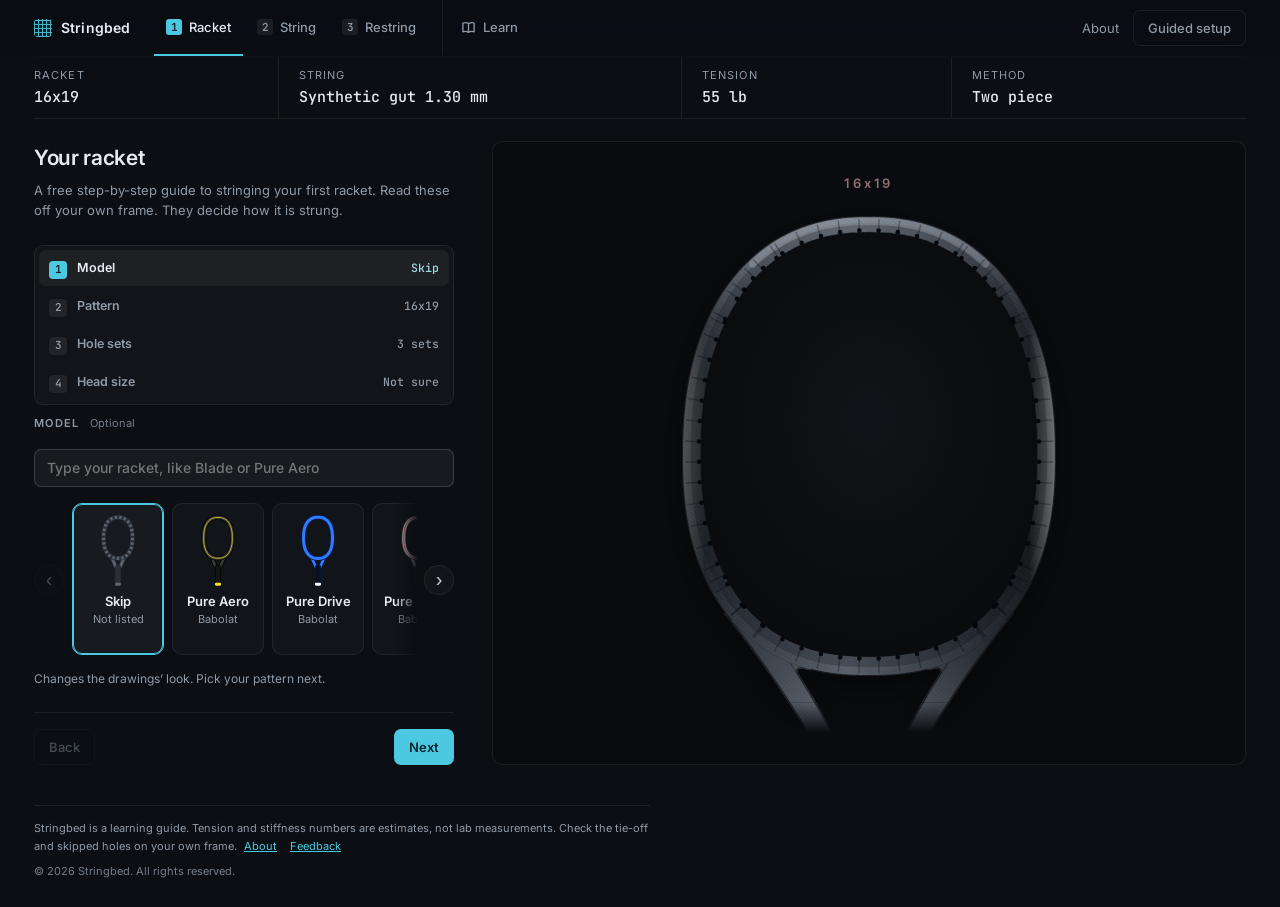
==== commit 73eadf96: "Strip, Learn pill, Restring tab, phone rail Co-Authored-By: Claude Opus 5.5 <noreply@anthropic.com> " ====
--- a/index.html
+++ b/index.html
@@ -22,8 +22,8 @@
 <link rel="preconnect" href="https://fonts.googleapis.com">
 <link rel="preconnect" href="https://fonts.gstatic.com" crossorigin>
 <link href="https://fonts.googleapis.com/css2?family=Inter:wght@400;500;600;700&family=JetBrains+Mono:wght@500;600&display=swap" rel="stylesheet">
-<link rel="stylesheet" href="styles.css?v=122">
-<link rel="stylesheet" href="tension.css?v=122">
+<link rel="stylesheet" href="styles.css?v=126">
+<link rel="stylesheet" href="tension.css?v=126">
 </head>
 <body>
 <div class="app" id="app">
@@ -41,9 +41,9 @@
       <button class="tab" data-tab="string" role="tab" id="tab-btn-string"
         aria-controls="tab-string" aria-selected="false" tabindex="-1"><b>2</b>String</button>
       <button class="tab" data-tab="do" role="tab" id="tab-btn-do"
-        aria-controls="tab-do" aria-selected="false" tabindex="-1"><b>3</b>String it</button>
+        aria-controls="tab-do" aria-selected="false" tabindex="-1"><b>3</b>Restring</button>
       <button class="tab tab-ref" data-tab="learn" role="tab" id="tab-btn-learn"
-        aria-controls="tab-learn" aria-selected="false" tabindex="-1">Learn</button>
+        aria-controls="tab-learn" aria-selected="false" tabindex="-1"><svg class="tab-ico" viewBox="0 0 16 16" aria-hidden="true" focusable="false"><path d="M2 3.2c1.9-.7 3.9-.6 6 .6v9.4c-2.1-1.2-4.1-1.3-6-.6zM14 3.2c-1.9-.7-3.9-.6-6 .6v9.4c2.1-1.2 4.1-1.3 6-.6z" fill="none" stroke="currentColor" stroke-width="1.4" stroke-linejoin="round"/></svg>Learn</button>
     </nav>
 
     <div class="top-actions">
@@ -213,7 +213,7 @@
       <div class="layout layout-do">
         <div class="controls">
           <header class="screen-h">
-            <h1>String it</h1>
+            <h1>Restring</h1>
             <p>Eight steps, in order. Tick each check as you go. Your place is saved.</p>
           </header>
           <aside class="primer" id="primer">
@@ -493,22 +493,22 @@
   <div class="modal" id="throatModal"></div>
 </div>
 
-<script src="js/fmt.js?v=122"></script>
-<script src="js/models.js?v=122"></script>
-<script src="js/frame.js?v=122"></script>
-<script src="js/strings.js?v=122"></script>
-<script src="js/geometry.js?v=122"></script>
-<script src="js/racketSvg.js?v=122"></script>
-<script src="js/steps.js?v=122"></script>
-<script src="js/throat.js?v=122"></script>
-<script src="js/knot.js?v=122"></script>
-<script src="js/startKnot.js?v=122"></script>
-<script src="js/machines.js?v=122"></script>
-<script src="js/job.js?v=122"></script>
-<script src="js/wizard.js?v=122"></script>
-<script src="js/holes.js?v=122"></script>
-<script src="js/weaveQuiz.js?v=122"></script>
-<script src="js/confirm.js?v=122"></script>
-<script src="js/app.js?v=122"></script>
+<script src="js/fmt.js?v=126"></script>
+<script src="js/models.js?v=126"></script>
+<script src="js/frame.js?v=126"></script>
+<script src="js/strings.js?v=126"></script>
+<script src="js/geometry.js?v=126"></script>
+<script src="js/racketSvg.js?v=126"></script>
+<script src="js/steps.js?v=126"></script>
+<script src="js/throat.js?v=126"></script>
+<script src="js/knot.js?v=126"></script>
+<script src="js/startKnot.js?v=126"></script>
+<script src="js/machines.js?v=126"></script>
+<script src="js/job.js?v=126"></script>
+<script src="js/wizard.js?v=126"></script>
+<script src="js/holes.js?v=126"></script>
+<script src="js/weaveQuiz.js?v=126"></script>
+<script src="js/confirm.js?v=126"></script>
+<script src="js/app.js?v=126"></script>
 </body>
 </html>
--- a/styles.css
+++ b/styles.css
@@ -129,6 +129,7 @@
    and a little air, next to the steps rather than exiled to the far side of the
    bar, where it read as another header control rather than a section. */
 .tab-ref{margin-left:12px;padding-left:18px;border-left:1px solid var(--line)}
+.tab-ico{width:15px;height:15px;flex:none}
 
 .top-actions{display:flex;align-items:center;gap:12px;flex:none}
 .top-link{font-size:13px;color:var(--muted);text-decoration:none;padding:6px 2px}
@@ -1187,8 +1188,8 @@
   .stage-tools{position:static;justify-content:flex-end;margin-top:8px;background:none;padding:0}
   /* the buttons sit under the drawing on a phone, so the hint rides above them */
   #tab-string .art-hint{bottom:62px}
-  /* a phone gets the four facts as a 2x2 grid that wraps, not a strip that
-     runs off the edge and cuts the string name in half */
+  /* a narrow screen gets the four facts as a 2x2 grid that wraps, not a strip
+     that runs off the edge and cuts the string name in half */
   .spec{display:grid;grid-template-columns:repeat(2,minmax(0,1fr));overflow:visible}
   .spec-i{white-space:normal;padding:9px 12px 10px;border-right:0;border-bottom:1px solid var(--line)}
   .spec-i:nth-child(odd){padding-left:0;border-right:1px solid var(--line)}
@@ -1617,3 +1618,13 @@
   .deck-t{flex-direction:column;align-items:flex-start;justify-content:flex-start;gap:1px}
   .deck-t em{margin-left:0;text-align:left;white-space:normal}
 }
+
+/* On phones Learn is a pill in the accent, so it reads as a place to go and
+   not as a leftover word at the end of the tabs. */
+@media(max-width:640px){
+  .tabs .tab-ref{margin:6px 0 6px auto;padding:0 12px;min-height:34px;align-self:center;
+    border:1px solid color-mix(in srgb,var(--accent) 55%,transparent);border-radius:999px;
+    background:color-mix(in srgb,var(--accent) 12%,transparent);color:var(--accent-2);font-weight:600}
+  .tabs .tab-ref.on{background:var(--accent);border-color:var(--accent);color:var(--on-accent)}
+  .tabs .tab-ref::after{display:none}
+}
